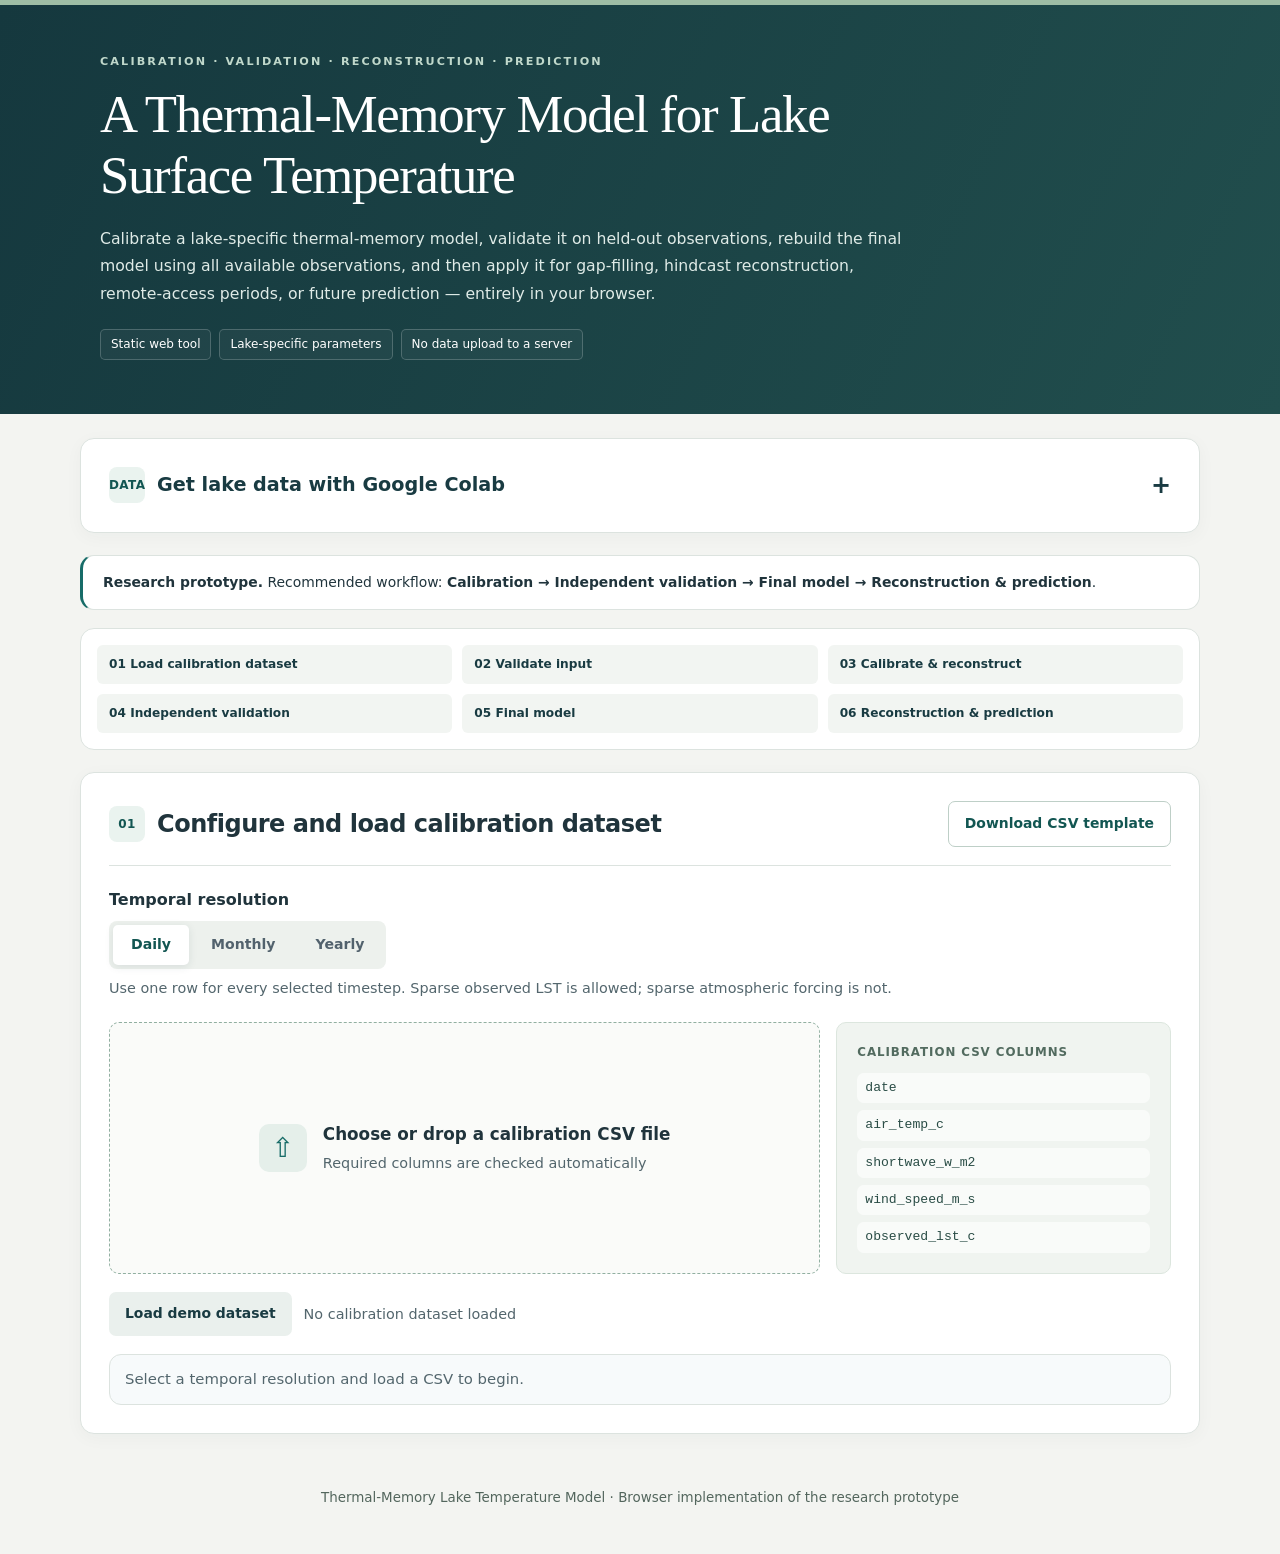
==== index.html @ 8fb67fe0 "Refresh cached lake CSV upload interface" ====
<!DOCTYPE html>
<html lang="en">
<head>
  <meta charset="UTF-8" />
  <meta name="viewport" content="width=device-width, initial-scale=1.0" />
  <meta name="description" content="Browser-based thermal-memory model for lake-surface-temperature calibration, validation, reconstruction, and prediction from atmospheric forcing." />
  <title>Thermal-Memory Lake Temperature Model</title>
  <link rel="stylesheet" href="style.css" />
</head>
<body>
  <div class="page-shell">
    <header class="hero">
      <div class="hero__inner">
        <div class="eyebrow">CALIBRATION · VALIDATION · RECONSTRUCTION · PREDICTION</div>
        <h1>A Thermal-Memory Model for Lake Surface Temperature</h1>
        <p class="hero__lead">
          Calibrate a lake-specific thermal-memory model, validate it on held-out observations,
          rebuild the final model using all available observations, and then apply it for gap-filling,
          hindcast reconstruction, remote-access periods, or future prediction — entirely in your browser.
        </p>
        <div class="hero__badges">
          <span>Static web tool</span>
          <span>Lake-specific parameters</span>
          <span>No data upload to a server</span>
        </div>
      </div>
    </header>

    <main class="container">
      <section class="panel lake-data-panel" aria-labelledby="lakeDataTitle">
        <details id="lakeDataDetails">
          <summary><span class="step">DATA</span><span id="lakeDataTitle">Get lake data with Google Colab</span></summary>
          <p class="helper">Enter multiple lakes here. Download a ready-to-run notebook, sign in on Google Colab, run it, and import its result file below. Each lake keeps its own daily CSV in the model's existing format.</p>
          <div class="notice lake-data-notice">Google sign-in happens on Colab. You must upload the prepared notebook and choose <strong>Runtime → Run all</strong> there; this page does not start a Colab runtime automatically.</div>
          <form id="lakeDataForm">
            <div class="lake-data-dates">
              <label>Start date<input id="lakeDataStart" type="date" value="2020-01-01" required></label>
              <label>End date<input id="lakeDataEnd" type="date" required></label>
            </div>
            <p class="helper">Default end date: today minus 10 days. ERA5 hourly means; Landsat 8/9 scenes with cloud cover strictly below 2%; one pixel at your coordinate. Choose a point over lake water.</p>
            <div id="lakeDataRows"></div>
            <div class="action-row">
              <button id="addLakeDataRow" type="button" class="button button--secondary">+ Add lake</button>
              <button type="submit" id="prepareLakeNotebook" class="button button--primary">1. Download prepared Colab notebook</button>
              <a class="button button--ghost lake-data-link" href="https://colab.research.google.com/" target="_blank" rel="noopener noreferrer">2. Open Colab / Google sign-in ↗</a>
            </div>
          </form>
          <ol class="lake-data-instructions">
            <li>In Colab, choose <strong>File → Upload notebook</strong> and select the downloaded <code>.ipynb</code> file. Your lakes are already filled in.</li>
            <li>Choose <strong>Runtime → Run all</strong>. Allow time for the weather and satellite downloads. The notebook downloads one <code>lake_data_results.json</code> file containing the separate CSVs.</li>
            <li>Return here and import that result file. Download any lake's CSV or load it directly into calibration or application.</li>
          </ol>
          <label class="button button--ghost lake-data-import">3. Import Colab result file<input id="lakeDataBundle" type="file" accept=".json,application/json"></label>
          <div id="lakeDataStatus" class="status-box status-box--neutral" role="status">Add your lakes to prepare a notebook. No Google password is entered on this page.</div>
          <div id="lakeDataResults" class="lake-data-results"></div>
        </details>
      </section>
      <section class="notice research-notice">
        <strong>Research prototype.</strong>
        Recommended workflow: <strong>Calibration → Independent validation → Final model → Reconstruction &amp; prediction</strong>.
      </section>

      <section class="workflow-strip panel panel--compact">
        <div class="workflow-chip">01 Load calibration dataset</div>
        <div class="workflow-chip">02 Validate input</div>
        <div class="workflow-chip">03 Calibrate &amp; reconstruct</div>
        <div class="workflow-chip">04 Independent validation</div>
        <div class="workflow-chip">05 Final model</div>
        <div class="workflow-chip">06 Reconstruction &amp; prediction</div>
      </section>

      <section class="panel">
        <div class="panel__heading">
          <div>
            <span class="step">01</span>
            <h2>Configure and load calibration dataset</h2>
          </div>
          <button id="downloadTemplateBtn" class="button button--ghost" type="button">Download CSV template</button>
        </div>

        <div class="field-group">
          <label class="field-label">Temporal resolution</label>
          <div class="segmented" role="radiogroup" aria-label="Temporal resolution">
            <label><input type="radio" name="frequency" value="Daily" checked /><span>Daily</span></label>
            <label><input type="radio" name="frequency" value="Monthly" /><span>Monthly</span></label>
            <label><input type="radio" name="frequency" value="Yearly" /><span>Yearly</span></label>
          </div>
          <p class="helper">Use one row for every selected timestep. Sparse observed LST is allowed; sparse atmospheric forcing is not.</p>
        </div>

        <div class="upload-grid">
          <label id="dropZone" class="drop-zone" for="csvFile">
            <input id="csvFile" type="file" accept=".csv,text/csv" />
            <div class="drop-zone__icon" aria-hidden="true">⇧</div>
            <div>
              <strong>Choose or drop a calibration CSV file</strong>
              <span>Required columns are checked automatically</span>
            </div>
          </label>
          <div class="template-card">
            <span class="template-card__title">Calibration CSV columns</span>
            <code>date</code>
            <code>air_temp_c</code>
            <code>shortwave_w_m2</code>
            <code>wind_speed_m_s</code>
            <code>observed_lst_c</code>
          </div>
        </div>

        <div class="action-row">
          <button id="loadDemoBtn" class="button button--secondary" type="button">Load demo dataset</button>
          <span id="fileName" class="file-name">No calibration dataset loaded</span>
        </div>

        <div id="statusBox" class="status-box status-box--neutral" aria-live="polite">
          Select a temporal resolution and load a CSV to begin.
        </div>
      </section>

      <section id="dataSection" class="panel hidden">
        <div class="panel__heading">
          <div>
            <span class="step">02</span>
            <h2>Validate calibration input</h2>
          </div>
        </div>

        <div id="inputMetrics" class="metric-grid metric-grid--three"></div>

        <div class="table-wrap">
          <table>
            <thead>
              <tr>
                <th>Date</th>
                <th>Air temp (°C)</th>
                <th>Shortwave (W m⁻²)</th>
                <th>Wind (m s⁻¹)</th>
                <th>Observed LST (°C)</th>
              </tr>
            </thead>
            <tbody id="previewBody"></tbody>
          </table>
        </div>
        <p id="previewNote" class="helper"></p>

        <div class="run-row">
          <button id="runBtn" class="button button--primary" type="button">Calibrate model and reconstruct historical LST</button>
          <span id="runMessage" class="run-message"></span>
        </div>
      </section>

      <section id="resultsSection" class="hidden">
        <section class="panel">
          <div class="panel__heading">
            <div>
              <span class="step">03</span>
              <h2>Calibration results</h2>
            </div>
          </div>

          <div id="resultMetrics" class="metric-grid metric-grid--five"></div>
          <p id="memoryCaption" class="helper"></p>

          <div class="result-grid">
            <div class="subpanel">
              <h3>Parameter estimates</h3>
              <div class="table-wrap table-wrap--compact">
                <table>
                  <thead><tr><th>Parameter</th><th>Estimate</th><th>Meaning</th></tr></thead>
                  <tbody id="parameterBody"></tbody>
                </table>
              </div>
            </div>

            <div class="subpanel equation-card">
              <h3>Model equation</h3>
              <div class="equation" aria-label="Thermal memory equation">
                <div><i>T</i><sub>L</sub>(<i>t</i>) = <i>e</i><sup>−Δ<i>t</i>/τ</sup> <i>T</i><sub>L</sub>(<i>t</i>−Δ<i>t</i>)</div>
                <div class="equation__plus">+</div>
                <div>(1 − <i>e</i><sup>−Δ<i>t</i>/τ</sup>) [β<sub>0</sub> + β<sub>T</sub><i>T</i><sub>a</sub>(<i>t</i>) + β<sub>S</sub><i>S</i><sub>↓</sub>(<i>t</i>) + β<sub>U</sub><i>U</i>(<i>t</i>)]</div>
              </div>
              <div class="equation equation--small"><i>M</i> = <i>e</i><sup>−1/τ</sup></div>
            </div>
          </div>
        </section>

        <section class="panel">
          <div class="panel__heading">
            <div>
              <span class="step">03A</span>
              <h2>Historical reconstruction</h2>
            </div>
            <button id="downloadResultsBtn" class="button button--ghost" type="button">Download reconstructed CSV</button>
          </div>

          <div class="chart-card chart-card--enhanced">
            <div class="chart-heading-row">
              <div>
                <h3>Observed and reconstructed LST</h3>
                <p>Hover or move across the plot to inspect individual timesteps.</p>
              </div>
              <div class="chart-legend">
                <span><i class="legend-line"></i>Reconstructed / projected LST</span>
                <span><i class="legend-dot"></i>Observed LST</span>
              </div>
            </div>
            <div id="chart" class="chart chart--interactive" role="img" aria-label="Observed and reconstructed lake surface temperature chart"></div>
          </div>

          <div class="target-card">
            <div class="target-card__field">
              <label for="targetSelect">Select timestep</label>
              <select id="targetSelect"></select>
            </div>
            <div id="targetResult" class="target-result"></div>
          </div>
        </section>

        <section class="panel validation-panel">
          <div class="panel__heading">
            <div>
              <span class="step">04</span>
              <h2>Independent validation</h2>
            </div>
            <button id="downloadValidationBtn" class="button button--ghost" type="button" disabled>Download validation CSV</button>
          </div>

          <div class="validation-explainer">
            <div class="validation-explainer__icon">✓</div>
            <div>
              <strong>Chronological hold-out validation</strong>
              <p>Observed LST values are ordered by date. The earlier observations are used to calibrate a separate validation model, while the later observations are withheld and used only for testing.</p>
            </div>
          </div>

          <div class="validation-controls">
            <div class="validation-control">
              <label for="validationSplit">Calibration share of observed LST</label>
              <div class="range-row">
                <input id="validationSplit" type="range" min="60" max="80" step="5" value="70" />
                <output id="validationSplitValue" for="validationSplit">70%</output>
              </div>
              <p class="helper">Default: 70% calibration / 30% held-out validation. The split is based only on observed LST dates, not on all daily rows.</p>
            </div>
            <div class="validation-action">
              <button id="runValidationBtn" class="button button--primary" type="button">Run independent validation</button>
              <span id="validationRunMessage" class="run-message"></span>
            </div>
          </div>

          <div id="validationResults" class="hidden">
            <div id="validationMetrics" class="metric-grid metric-grid--validation"></div>
            <p id="validationCaption" class="helper"></p>

            <div class="validation-chart-grid">
              <div class="chart-card chart-card--enhanced">
                <div class="chart-heading-row">
                  <div>
                    <h3>Temporal validation</h3>
                    <p>Free-running prediction from the calibration period compared with held-out LST observations.</p>
                  </div>
                  <div class="chart-legend">
                    <span><i class="legend-line legend-line--validation"></i>Validation-model prediction</span>
                    <span><i class="legend-dot legend-dot--train"></i>Calibration observations</span>
                    <span><i class="legend-dot legend-dot--test"></i>Held-out observations</span>
                  </div>
                </div>
                <div id="validationTimeChart" class="chart chart--interactive" role="img" aria-label="Validation time series chart"></div>
              </div>

              <div class="chart-card chart-card--enhanced">
                <div class="chart-heading-row">
                  <div>
                    <h3>Observed vs predicted</h3>
                    <p>Held-out observations only; the diagonal line represents perfect agreement.</p>
                  </div>
                  <div class="chart-legend">
                    <span><i class="legend-dot legend-dot--test"></i>Held-out observations</span>
                    <span><i class="legend-line legend-line--validation"></i>1:1 agreement</span>
                  </div>
                </div>
                <div id="validationScatterChart" class="chart chart--scatter" role="img" aria-label="Observed versus predicted validation scatter plot"></div>
              </div>
            </div>

            <div class="subpanel validation-table-panel">
              <h3>Held-out validation observations</h3>
              <div class="table-wrap table-wrap--compact">
                <table>
                  <thead>
                    <tr>
                      <th>Date</th>
                      <th>Observed LST (°C)</th>
                      <th>Predicted LST (°C)</th>
                      <th>Residual (°C)</th>
                    </tr>
                  </thead>
                  <tbody id="validationTableBody"></tbody>
                </table>
              </div>
            </div>
          </div>
        </section>

        <section class="panel final-model-panel">
          <div class="panel__heading">
            <div>
              <span class="step">05</span>
              <h2>Final model using all observations</h2>
            </div>
            <button id="downloadFinalParamsBtn" class="button button--ghost" type="button" disabled>Download final parameters</button>
          </div>

          <div class="final-model-callout">
            <p>After validation, rebuild the final lake-specific model using <strong>all reliable observed LST values</strong>. These final parameters are then carried into the reconstruction and prediction stage.</p>
          </div>

          <div class="run-row run-row--stackable">
            <button id="buildFinalBtn" class="button button--primary" type="button">Build final model using all observations</button>
            <span id="finalRunMessage" class="run-message"></span>
          </div>

          <div id="finalModelSection" class="hidden">
            <div id="finalMetrics" class="metric-grid metric-grid--five"></div>
            <p id="finalMemoryCaption" class="helper"></p>

            <div class="result-grid result-grid--single-top">
              <div class="subpanel">
                <h3>Final parameter estimates</h3>
                <div class="table-wrap table-wrap--compact">
                  <table>
                    <thead><tr><th>Parameter</th><th>Estimate</th><th>Meaning</th></tr></thead>
                    <tbody id="finalParameterBody"></tbody>
                  </table>
                </div>
              </div>

              <div class="subpanel final-model-state">
                <h3>Final model state</h3>
                <div id="finalStateSummary" class="final-state-summary"></div>
              </div>
            </div>
          </div>
        </section>

        <section class="panel application-panel">
          <div class="panel__heading">
            <div>
              <span class="step">06</span>
              <h2>Reconstruction &amp; prediction</h2>
            </div>
            <button id="downloadApplicationTemplateBtn" class="button button--ghost" type="button">Download application template</button>
          </div>

          <div class="application-intro">
            <p>Use the final calibrated parameters for <strong>gap-filling</strong>, <strong>hindcast reconstruction</strong>, <strong>remote-access / sparse-observation periods</strong>, or <strong>forecast / future prediction</strong>.</p>
          </div>

          <div class="application-config-grid">
            <div class="subpanel application-config-card">
              <h3>1. Load application-period forcing</h3>
              <label id="applicationDropZone" class="drop-zone drop-zone--compact" for="applicationCsvFile">
                <input id="applicationCsvFile" type="file" accept=".csv,text/csv" />
                <div class="drop-zone__icon" aria-hidden="true">⇧</div>
                <div>
                  <strong>Choose or drop an application CSV file</strong>
                  <span>Observed LST can be blank or partly available</span>
                </div>
              </label>
              <div class="action-row action-row--tight">
                <span id="applicationFileName" class="file-name">No application dataset loaded</span>
              </div>
              <div id="applicationStatusBox" class="status-box status-box--neutral">Load an application dataset after building the final model.</div>
            </div>

            <div class="subpanel application-config-card">
              <h3>2. Choose application settings</h3>
              <div class="field-group field-group--compact">
                <label class="field-label" for="initialStateMode">Initial state</label>
                <select id="initialStateMode">
                  <option value="historical_last" selected>Continue from the last modeled LST of the calibration dataset</option>
                  <option value="first_observed">Use the first observed LST in the application dataset as the starting anchor</option>
                </select>
                <p class="helper">For direct continuation beyond the historical record, the first option is usually appropriate.</p>
              </div>

              <div class="checkbox-row">
                <label class="checkbox-label">
                  <input id="useApplicationAnchors" type="checkbox" checked />
                  <span>Use observed LST in the application file as state re-anchors whenever available</span>
                </label>
              </div>

              <div class="field-group field-group--compact">
                <label class="field-label" for="applicationMode">Application mode</label>
                <select id="applicationMode">
                  <option value="fill_gaps">Fill missing values within the application period</option>
                  <option value="hindcast">Reconstruct another historical or remote-access period</option>
                  <option value="forecast">Predict / project LST forward</option>
                </select>
              </div>

              <div class="run-row run-row--stackable">
                <button id="runApplicationBtn" class="button button--primary" type="button">Run reconstruction / prediction</button>
                <span id="applicationRunMessage" class="run-message"></span>
              </div>
            </div>
          </div>

          <div id="applicationResults" class="hidden">
            <div class="panel-divider"></div>
            <div id="applicationMetrics" class="metric-grid metric-grid--five"></div>
            <p id="applicationCaption" class="helper"></p>

            <div class="panel__heading panel__heading--tight">
              <div>
                <h3>Application-period LST</h3>
              </div>
              <button id="downloadApplicationBtn" class="button button--ghost" type="button">Download application CSV</button>
            </div>

            <div class="chart-card chart-card--enhanced">
              <div class="chart-heading-row">
                <div>
                  <h3>Reconstructed / predicted application series</h3>
                  <p>The chart uses the final lake-specific parameters estimated in Step 05.</p>
                </div>
                <div class="chart-legend">
                  <span><i class="legend-line legend-line--application"></i>Modeled LST</span>
                  <span><i class="legend-dot"></i>Observed LST in application file</span>
                </div>
              </div>
              <div id="applicationChart" class="chart chart--interactive" role="img" aria-label="Application period lake surface temperature chart"></div>
            </div>

            <div class="target-card">
              <div class="target-card__field">
                <label for="applicationTargetSelect">Select application timestep</label>
                <select id="applicationTargetSelect"></select>
              </div>
              <div id="applicationTargetResult" class="target-result"></div>
            </div>

            <div class="subpanel validation-table-panel">
              <h3>Application-period preview</h3>
              <div class="table-wrap table-wrap--compact">
                <table>
                  <thead>
                    <tr>
                      <th>Date</th>
                      <th>Observed LST (°C)</th>
                      <th>Modeled LST (°C)</th>
                      <th>State source</th>
                    </tr>
                  </thead>
                  <tbody id="applicationTableBody"></tbody>
                </table>
              </div>
            </div>
          </div>
        </section>

        <section class="panel limitations">
          <details>
            <summary>Scientific interpretation and limitations</summary>
            <div class="limitations__body">
              <p>This is a <strong>reduced-order, physically motivated, semi-empirical model</strong>. It is not a complete lake heat-budget or hydrodynamic model.</p>
              <p>The model explicitly represents thermal memory through τ, but does not explicitly simulate bathymetry, mixed-layer depth, longwave radiation, humidity, inflow heat, sediment heat flux, ice processes, or vertical stratification.</p>
              <p>Step 05 provides the final parameters that are carried into Step 06. Application quality depends on the representativeness of the calibration observations and the availability of continuous atmospheric forcing.</p>
            </div>
          </details>
        </section>
      </section>
    </main>

    <footer>
      <p>Thermal-Memory Lake Temperature Model · Browser implementation of the research prototype</p>
    </footer>
  </div>

  <script src="app.js"></script>
  <script src="plot-ui.js"></script>
  <script src="lake-data-ui.js?v=7abb35c"></script>
</body>
</html>
---- style.css ----
:root {
  --bg: #f5f8fb;
  --surface: #ffffff;
  --surface-soft: #f0f6f8;
  --ink: #10222c;
  --muted: #62727c;
  --line: #d9e3e8;
  --accent: #0f6f76;
  --accent-dark: #0a555c;
  --accent-soft: #e7f4f4;
  --navy: #163b53;
  --success: #1f7a54;
  --warning: #a76712;
  --danger: #a23b3b;
  --shadow: 0 16px 45px rgba(25, 55, 71, 0.08);
  --radius: 18px;
}

* { box-sizing: border-box; }

html { scroll-behavior: smooth; }

body {
  margin: 0;
  font-family: Inter, ui-sans-serif, system-ui, -apple-system, BlinkMacSystemFont, "Segoe UI", sans-serif;
  background: var(--bg);
  color: var(--ink);
  line-height: 1.55;
}

button, input, select { font: inherit; }
button { cursor: pointer; }

.hero {
  background:
    radial-gradient(circle at 86% 18%, rgba(105, 193, 192, 0.22), transparent 30%),
    linear-gradient(135deg, #102f43 0%, #164d5a 58%, #0c686c 100%);
  color: #fff;
  padding: 58px 20px 62px;
}

.hero__inner { max-width: 1080px; margin: 0 auto; }
.eyebrow { font-size: 0.78rem; font-weight: 800; letter-spacing: 0.15em; opacity: 0.8; margin-bottom: 14px; }
.hero h1 { margin: 0; max-width: 900px; font-size: clamp(2rem, 5vw, 3.65rem); line-height: 1.08; letter-spacing: -0.035em; }
.hero__lead { max-width: 800px; margin: 20px 0 0; font-size: clamp(1rem, 2vw, 1.18rem); color: rgba(255,255,255,.86); }
.hero__badges { display: flex; flex-wrap: wrap; gap: 10px; margin-top: 24px; }
.hero__badges span { border: 1px solid rgba(255,255,255,.2); background: rgba(255,255,255,.08); border-radius: 999px; padding: 7px 12px; font-size: .86rem; }

.container { width: min(1120px, calc(100% - 30px)); margin: -22px auto 54px; position: relative; z-index: 2; }

.notice, .panel {
  background: var(--surface);
  border: 1px solid var(--line);
  border-radius: var(--radius);
  box-shadow: var(--shadow);
}

.research-notice { padding: 16px 20px; margin-bottom: 18px; border-left: 5px solid var(--accent); }
.panel { padding: clamp(18px, 4vw, 30px); margin-bottom: 20px; }
.panel__heading { display: flex; align-items: center; justify-content: space-between; gap: 14px; margin-bottom: 24px; }
.panel__heading > div { display: flex; align-items: center; gap: 12px; }
.panel h2 { margin: 0; font-size: clamp(1.35rem, 3vw, 1.8rem); letter-spacing: -0.02em; }
.panel h3 { margin: 0 0 14px; font-size: 1.02rem; }
.step { display: grid; place-items: center; width: 40px; height: 40px; flex: 0 0 auto; border-radius: 12px; background: var(--accent-soft); color: var(--accent-dark); font-weight: 800; font-size: .82rem; }

.field-group { margin-bottom: 22px; }
.field-label { display: block; font-weight: 750; margin-bottom: 9px; }
.helper { margin: 8px 0 0; color: var(--muted); font-size: .9rem; }

.segmented { display: inline-flex; flex-wrap: wrap; background: #edf3f6; border-radius: 12px; padding: 4px; gap: 4px; }
.segmented label { position: relative; }
.segmented input { position: absolute; opacity: 0; pointer-events: none; }
.segmented span { display: block; padding: 9px 18px; border-radius: 9px; font-weight: 700; color: #52626d; cursor: pointer; }
.segmented input:checked + span { background: var(--surface); color: var(--accent-dark); box-shadow: 0 2px 8px rgba(28,55,68,.10); }

.upload-grid { display: grid; grid-template-columns: minmax(0, 1.7fr) minmax(250px, .8fr); gap: 16px; }
.drop-zone { min-height: 170px; border: 2px dashed #a9c5cb; border-radius: 16px; background: #f8fbfc; display: flex; align-items: center; justify-content: center; gap: 16px; padding: 26px; text-align: left; transition: .2s ease; cursor: pointer; }
.drop-zone:hover, .drop-zone.dragover { border-color: var(--accent); background: var(--accent-soft); }
.drop-zone input { display: none; }
.drop-zone strong { display: block; font-size: 1.05rem; }
.drop-zone span { display: block; color: var(--muted); font-size: .9rem; margin-top: 4px; }
.drop-zone__icon { width: 48px; height: 48px; border-radius: 14px; display: grid; place-items: center; color: #fff; background: var(--accent); font-size: 1.7rem; font-weight: 300; }

.template-card { padding: 20px; border-radius: 16px; background: #142f3e; color: #fff; display: grid; gap: 7px; align-content: start; }
.template-card__title { color: rgba(255,255,255,.66); text-transform: uppercase; letter-spacing: .08em; font-size: .74rem; font-weight: 800; margin-bottom: 5px; }
.template-card code { background: rgba(255,255,255,.08); border-radius: 7px; padding: 5px 8px; font-size: .82rem; overflow-wrap: anywhere; }

.action-row, .run-row { display: flex; align-items: center; flex-wrap: wrap; gap: 12px; margin-top: 18px; }
.file-name, .run-message { color: var(--muted); font-size: .9rem; }

.button { border: 0; border-radius: 11px; padding: 11px 16px; font-weight: 760; transition: transform .15s ease, box-shadow .15s ease, background .15s ease; }
.button:active { transform: translateY(1px); }
.button--primary { background: var(--accent); color: #fff; box-shadow: 0 8px 20px rgba(15,111,118,.2); }
.button--primary:hover { background: var(--accent-dark); }
.button--secondary { background: #e9f0f3; color: var(--navy); }
.button--ghost { background: transparent; color: var(--accent-dark); border: 1px solid #b8ced2; }
.button:disabled { opacity: .55; cursor: not-allowed; }

.status-box { border-radius: 12px; padding: 13px 15px; margin-top: 18px; font-size: .93rem; border: 1px solid var(--line); }
.status-box--neutral { background: #f7fafb; color: var(--muted); }
.status-box--success { background: #ebf7f1; color: #175e42; border-color: #b9e0cf; }
.status-box--warning { background: #fff7e9; color: #875713; border-color: #ead1a4; }
.status-box--danger { background: #fff0f0; color: #8d3333; border-color: #e7bcbc; }

.metric-grid { display: grid; gap: 12px; margin-bottom: 20px; }
.metric-grid--three { grid-template-columns: repeat(3, minmax(0, 1fr)); }
.metric-grid--five { grid-template-columns: repeat(5, minmax(0, 1fr)); }
.metric { border: 1px solid var(--line); border-radius: 14px; padding: 15px; background: #fbfdfe; min-width: 0; }
.metric__label { display: block; font-size: .78rem; color: var(--muted); font-weight: 700; margin-bottom: 6px; }
.metric__value { display: block; font-size: clamp(1.18rem, 2.4vw, 1.5rem); font-weight: 820; color: var(--navy); overflow-wrap: anywhere; }

.table-wrap { overflow-x: auto; border: 1px solid var(--line); border-radius: 14px; }
table { width: 100%; border-collapse: collapse; font-size: .9rem; }
th, td { text-align: left; padding: 11px 12px; border-bottom: 1px solid #e7eef1; white-space: nowrap; }
th { font-size: .76rem; text-transform: uppercase; letter-spacing: .04em; color: #65747d; background: #f6f9fa; }
tbody tr:last-child td { border-bottom: 0; }
.table-wrap--compact td:nth-child(2) { font-variant-numeric: tabular-nums; }

.result-grid { display: grid; grid-template-columns: 1.05fr .95fr; gap: 16px; margin-top: 22px; }
.subpanel { border: 1px solid var(--line); border-radius: 16px; padding: 18px; background: #fbfdfe; }
.equation-card { background: linear-gradient(145deg, #143649, #0e5b61); color: #fff; }
.equation { font-family: Georgia, "Times New Roman", serif; text-align: center; font-size: clamp(1rem, 2.4vw, 1.25rem); line-height: 2; padding: 18px 6px; overflow-x: auto; }
.equation__plus { line-height: 1; opacity: .75; }
.equation--small { border-top: 1px solid rgba(255,255,255,.15); padding-top: 12px; }

.chart-card { border: 1px solid var(--line); border-radius: 16px; background: #fff; padding: 14px; }
.chart-legend { display: flex; flex-wrap: wrap; gap: 16px; font-size: .82rem; color: var(--muted); padding: 4px 4px 12px; }
.chart-legend span { display: flex; align-items: center; gap: 7px; }
.legend-line { width: 22px; height: 3px; border-radius: 999px; background: var(--accent); }
.legend-dot { width: 9px; height: 9px; border-radius: 50%; background: #d05b58; }
.chart { width: 100%; min-height: 360px; overflow: hidden; }
.chart svg { width: 100%; height: 360px; display: block; }
.chart text { font-family: inherit; fill: #6c7b84; font-size: 11px; }

.target-card { display: grid; grid-template-columns: minmax(220px, .8fr) minmax(0, 1.2fr); gap: 14px; margin-top: 16px; }
.target-card__field, .target-result { border: 1px solid var(--line); border-radius: 14px; padding: 16px; background: #fbfdfe; }
.target-card__field label { display: block; font-weight: 750; margin-bottom: 8px; }
select { width: 100%; border: 1px solid #bfcfd5; background: #fff; color: var(--ink); border-radius: 10px; padding: 10px 12px; }
.target-result { display: flex; align-items: center; font-size: 1rem; }
.target-result strong { color: var(--accent-dark); font-size: 1.35rem; }

.limitations details { border-radius: 12px; }
.limitations summary { cursor: pointer; font-weight: 800; color: var(--navy); }
.limitations__body { color: var(--muted); }

.hidden { display: none !important; }

footer { text-align: center; color: #75838c; font-size: .84rem; padding: 0 20px 32px; }

@media (max-width: 900px) {
  .metric-grid--five { grid-template-columns: repeat(3, minmax(0, 1fr)); }
  .result-grid { grid-template-columns: 1fr; }
}

@media (max-width: 720px) {
  .hero { padding-top: 42px; }
  .container { width: min(100% - 20px, 1120px); }
  .panel { padding: 18px 15px; }
  .panel__heading { align-items: flex-start; flex-direction: column; }
  .panel__heading > div { align-items: flex-start; }
  .upload-grid, .target-card { grid-template-columns: 1fr; }
  .metric-grid--three, .metric-grid--five { grid-template-columns: repeat(2, minmax(0, 1fr)); }
  .drop-zone { min-height: 145px; }
  .chart { min-height: 310px; }
  .chart svg { height: 310px; }
}

@media (max-width: 430px) {
  .hero h1 { font-size: 2rem; }
  .metric-grid--three, .metric-grid--five { grid-template-columns: 1fr 1fr; }
  .segmented { width: 100%; }
  .segmented label { flex: 1; }
  .segmented span { text-align: center; padding-inline: 10px; }
}

/* =========================================================
   Enhanced charts + independent validation
   ========================================================= */

.chart-card--enhanced {
  position: relative;
  overflow: hidden;
  background:
    radial-gradient(circle at 92% 8%, rgba(15, 111, 118, 0.07), transparent 28%),
    linear-gradient(180deg, #ffffff 0%, #fbfdfe 100%);
}

.chart-heading-row {
  display: flex;
  align-items: flex-start;
  justify-content: space-between;
  gap: 18px;
  padding: 4px 4px 12px;
}

.chart-heading-row h3 {
  margin: 0 0 3px;
  color: var(--navy);
  font-size: 1rem;
}

.chart-heading-row p {
  margin: 0;
  color: var(--muted);
  font-size: .82rem;
}

.chart--interactive {
  position: relative;
  min-height: 390px;
}

.chart--interactive svg,
.chart--scatter svg {
  width: 100%;
  height: 390px;
  display: block;
}

.chart--scatter { min-height: 390px; }

.chart-tooltip {
  position: absolute;
  z-index: 5;
  pointer-events: none;
  min-width: 150px;
  max-width: 220px;
  padding: 9px 11px;
  border-radius: 10px;
  background: rgba(16, 34, 44, 0.94);
  color: #fff;
  font-size: .78rem;
  line-height: 1.45;
  box-shadow: 0 10px 28px rgba(16, 34, 44, .24);
  transform: translate(10px, -50%);
  opacity: 0;
  transition: opacity .08s ease;
}

.chart-tooltip strong { display: block; margin-bottom: 2px; }
.chart-tooltip.is-visible { opacity: 1; }

.legend-line--validation { background: #5069a8; }
.legend-dot--train { background: #0f6f76; }
.legend-dot--test { background: #d05b58; }

.validation-panel { overflow: hidden; }

.validation-explainer {
  display: grid;
  grid-template-columns: auto 1fr;
  gap: 12px;
  align-items: start;
  border: 1px solid #cce0e4;
  background: linear-gradient(135deg, #f4fbfb 0%, #f8fbfd 100%);
  border-radius: 14px;
  padding: 14px 16px;
  margin-bottom: 16px;
}

.validation-explainer__icon {
  display: grid;
  place-items: center;
  width: 34px;
  height: 34px;
  border-radius: 10px;
  background: var(--accent-soft);
  color: var(--accent-dark);
  font-weight: 900;
}

.validation-explainer p {
  margin: 3px 0 0;
  color: var(--muted);
}

.validation-controls {
  display: grid;
  grid-template-columns: minmax(0, 1.4fr) minmax(220px, .6fr);
  gap: 16px;
  align-items: end;
  margin-bottom: 18px;
}

.validation-control,
.validation-action {
  border: 1px solid var(--line);
  border-radius: 14px;
  padding: 15px;
  background: #fbfdfe;
}

.validation-control label {
  display: block;
  font-weight: 800;
  color: var(--navy);
  margin-bottom: 8px;
}

.range-row {
  display: grid;
  grid-template-columns: 1fr auto;
  gap: 12px;
  align-items: center;
}

.range-row input[type="range"] {
  width: 100%;
  accent-color: var(--accent);
}

.range-row output {
  min-width: 58px;
  text-align: center;
  padding: 6px 9px;
  border-radius: 9px;
  background: var(--accent-soft);
  color: var(--accent-dark);
  font-weight: 900;
}

.validation-action {
  display: flex;
  flex-direction: column;
  gap: 9px;
  justify-content: center;
}

.metric-grid--validation {
  grid-template-columns: repeat(4, minmax(0, 1fr));
  margin-bottom: 8px;
}

.validation-chart-grid {
  display: grid;
  grid-template-columns: minmax(0, 1.45fr) minmax(320px, .75fr);
  gap: 16px;
  margin-top: 16px;
}

.validation-table-panel { margin-top: 16px; }

.validation-cutoff-label {
  font-size: 11px;
  font-weight: 800;
  fill: #6d7b86;
}

@media (max-width: 980px) {
  .validation-chart-grid { grid-template-columns: 1fr; }
  .metric-grid--validation { grid-template-columns: repeat(3, minmax(0, 1fr)); }
}

@media (max-width: 720px) {
  .chart-heading-row { flex-direction: column; }
  .chart-heading-row .chart-legend { padding-top: 0; }
  .validation-controls { grid-template-columns: 1fr; }
  .metric-grid--validation { grid-template-columns: repeat(2, minmax(0, 1fr)); }
  .chart--interactive,
  .chart--scatter { min-height: 330px; }
  .chart--interactive svg,
  .chart--scatter svg { height: 330px; }
}

/* =========================================================
   Workflow + final model + application stage
   ========================================================= */

.panel--compact { padding-block: 16px; }
.workflow-strip {
  display: flex;
  flex-wrap: wrap;
  gap: 10px;
  align-items: center;
}
.workflow-chip {
  padding: 8px 12px;
  border-radius: 999px;
  background: #edf4f8;
  border: 1px solid #d3e0e7;
  color: var(--navy);
  font-size: .82rem;
  font-weight: 760;
}

.run-row--stackable { align-items: center; }
.panel__heading--tight { margin: 10px 0 14px; }

.final-model-panel,
.application-panel { overflow: hidden; }

.final-model-callout,
.application-intro {
  border: 1px solid #d7e6ea;
  background: linear-gradient(135deg, #f6fbfc 0%, #fdfefe 100%);
  border-radius: 14px;
  padding: 14px 16px;
  margin-bottom: 16px;
}
.final-model-callout p,
.application-intro p { margin: 0; color: var(--muted); }

.result-grid--single-top {
  align-items: start;
}

.final-state-summary {
  display: grid;
  gap: 12px;
}
.final-state-summary .metric-inline {
  border: 1px solid var(--line);
  border-radius: 12px;
  padding: 12px 13px;
  background: #fff;
}
.final-state-summary .metric-inline strong {
  display: block;
  color: var(--navy);
  margin-bottom: 4px;
}
.final-state-summary .metric-inline span {
  color: var(--muted);
  font-size: .92rem;
}

.application-config-grid {
  display: grid;
  grid-template-columns: repeat(2, minmax(0, 1fr));
  gap: 16px;
}
.application-config-card h3 { color: var(--navy); }
.drop-zone--compact {
  min-height: 132px;
  padding: 20px;
}
.field-group--compact { margin-bottom: 16px; }
.checkbox-row {
  margin: 0 0 16px;
  border: 1px solid var(--line);
  border-radius: 12px;
  background: #fbfdfe;
  padding: 12px 13px;
}
.checkbox-label {
  display: grid;
  grid-template-columns: auto 1fr;
  gap: 10px;
  align-items: start;
  cursor: pointer;
}
.checkbox-label input { margin-top: 4px; }
.checkbox-label span {
  color: var(--ink);
  font-size: .93rem;
}

.panel-divider {
  height: 1px;
  background: linear-gradient(90deg, transparent, #d6e1e6 14%, #d6e1e6 86%, transparent);
  margin: 8px 0 18px;
}

.legend-line--application { background: #8b5cf6; }
.action-row--tight { margin-top: 12px; }

.application-panel .status-box { margin-top: 12px; }

@media (max-width: 980px) {
  .application-config-grid { grid-template-columns: 1fr; }
}

@media (max-width: 720px) {
  .workflow-strip { gap: 8px; }
  .workflow-chip { width: 100%; text-align: center; }
}

/* Refined research interface: presentation only. */
:root {
  --bg: #f3f4f1;
  --surface-soft: #f4f7f5;
  --ink: #20343c;
  --muted: #53666d;
  --line: #dce3df;
  --accent: #176c68;
  --accent-dark: #125652;
  --accent-soft: #eaf3ef;
  --navy: #193b42;
  --shadow: 0 4px 18px rgba(28, 49, 43, .035);
  --radius: 14px;
}
body { -webkit-font-smoothing: antialiased; }
.hero {
  background: linear-gradient(115deg, #15383e, #214e4d);
  border-top: 5px solid #9ebda5;
  padding: 48px 24px 54px;
}
.hero__inner { max-width: 1080px; }
.eyebrow { color: #c0d8cb; opacity: 1; font-size: .7rem; letter-spacing: .19em; }
.hero h1 { max-width: 870px; font-family: Georgia, 'Times New Roman', serif; font-weight: 400; font-size: clamp(2rem, 4.3vw, 3.3rem); line-height: 1.14; letter-spacing: -.025em; }
.hero__lead { max-width: 810px; font-size: .98rem; line-height: 1.75; color: #dfebe7; }
.hero__badges { gap: 8px; margin-top: 22px; }
.hero__badges span { font-size: .75rem; padding: 5px 10px; border-radius: 5px; background: rgba(255,255,255,.04); }
.container { margin-top: 24px; }
.research-notice { font-size: .87rem; border-left-width: 3px; box-shadow: none; }
.panel { padding: 28px; margin-bottom: 22px; }
.panel__heading { padding-bottom: 18px; border-bottom: 1px solid var(--line); margin-bottom: 22px; }
.panel h2 { font-size: clamp(1.18rem, 2.4vw, 1.5rem); font-weight: 650; line-height: 1.35; }
.step { border-radius: 8px; width: 36px; height: 36px; font-size: .75rem; letter-spacing: .03em; }
.workflow-strip { display: grid; grid-template-columns: repeat(3, minmax(0, 1fr)); gap: 10px; padding: 16px; box-shadow: none; }
.workflow-chip { border: 0; border-radius: 6px; background: #f2f5f2; font-size: .76rem; font-weight: 600; padding: 10px 12px; }
.button { border-radius: 7px; font-size: .87rem; min-height: 44px; font-weight: 650; }
.button--primary { box-shadow: 0 2px 6px #176c681a; }
.button--secondary { background: #eaf0ed; }
.button--ghost { border-color: #becfc7; background: #fff; }
.button--ghost:hover:not(:disabled) { background: var(--accent-soft); border-color: var(--accent); }
:where(button, select, input, summary, .chart):focus-visible { outline: 3px solid #25837c; outline-offset: 4px; }
.segmented input:focus-visible + span { outline: 3px solid #25837c; outline-offset: 2px; }
.segmented { border-radius: 8px; background: #edf1ed; }
.segmented span { border-radius: 5px; font-size: .88rem; }
.drop-zone { background: #fafbf9; border: 1px dashed #91afa1; border-radius: 10px; }
.drop-zone__icon { background: #e5efea; color: #176c68; border-radius: 10px; }
.template-card { border-radius: 10px; background: #f0f4f0; color: #294c45; border: 1px solid #dce6de; }
.template-card__title { color: #526b5f; }
.template-card code { background: #ffffffa6; }
.metric { background: #f8faf7; border-radius: 10px; padding: 18px 15px; }
.metric__label { color: #52665d; font-size: .76rem; }
.metric__value { font-weight: 650; font-variant-numeric: tabular-nums; }
.subpanel { background: #fafbf9; border-radius: 10px; }
.equation-card { background: #214746; }
.table-wrap { border-radius: 9px; }
th { background: #f0f4ef; color: #53665b; font-weight: 650; }
td { font-variant-numeric: tabular-nums; }
tbody tr:hover { background: #f6f9f5; }
.chart-card--enhanced { background: #fff; padding: 22px 18px 14px; border-radius: 10px; }
.chart-heading-row { flex-direction: column; gap: 12px; }
.chart-heading-row h3 { font-size: 1.04rem; font-weight: 650; }
.chart-heading-row p { line-height: 1.6; }
.chart-legend { gap: 10px 22px; color: #455e62; font-size: .8rem; padding-bottom: 6px; }
.chart { overflow-x: auto; overscroll-behavior-x: contain; min-height: 0; }
.chart svg { min-width: 540px; height: 390px; }
.chart text { font-family: Arial, sans-serif; fill: #445b64; font-size: 13px; }
.chart--scatter { max-width: 680px; margin-inline: auto; }
.chart--scatter svg { min-width: 460px; }
.chart svg path[stroke] { stroke-width: 2.5; }
.chart svg line[stroke='#e7eef1'], .chart svg line[stroke='#eef3f5'] { stroke: #e3e9e5; stroke-dasharray: 3 5; }
.chart svg circle:not([id]) { opacity: .92; }
.validation-chart-grid { grid-template-columns: 1fr; }
.plot-toolbar { display: flex; flex-wrap: wrap; gap: 8px; align-items: center; border-top: 1px solid var(--line); margin-top: 14px; padding-top: 12px; }
.plot-hint { color: var(--muted); font-size: .76rem; margin-right: auto; }
.plot-download { font-size: .78rem; padding: 8px 12px; }
.plot-export-status { flex-basis: 100%; color: #52675c; font-size: .76rem; }
.plot-export-status:empty { display: none; }
footer { color: #53665d; }
@media (max-width: 720px) {
  .hero { padding: 32px 20px 34px; }
  .hero__lead { font-size: .9rem; }
  .eyebrow { line-height: 1.8; font-size: .62rem; }
  .container { width: calc(100% - 24px); margin-top: 16px; }
  .panel { padding: 20px 15px; }
  .workflow-strip { grid-template-columns: 1fr 1fr; padding: 12px; }
  .workflow-chip { text-align: left; font-size: .72rem; padding: 8px; }
  .chart-card--enhanced { padding: 16px 10px 12px; }
  .chart svg { height: 340px; }
  .plot-hint { flex-basis: 100%; }
  .plot-toolbar::after { content: 'Swipe across the plot to see its full width.'; color: var(--muted); font-size: .73rem; flex-basis: 100%; }
}
@media (prefers-reduced-motion: reduce) {
  html { scroll-behavior: auto; }
  *, *::before, *::after { transition: none !important; }
}
/* Keep wide tables and equations inside their own scrolling regions. */
.result-grid > *, .application-config-grid > *, .validation-controls > *,
.target-card > *, .validation-chart-grid > * { min-width: 0; }

/* Optional Colab data section. */
.lake-data-panel summary { display: flex; gap: 12px; align-items: center; cursor: pointer; font-size: 1.2rem; font-weight: 650; color: var(--navy); }
.lake-data-panel summary::after { content: '+'; margin-left: auto; font-size: 1.5rem; }
.lake-data-panel details[open] summary::after { content: '−'; }
.lake-data-notice { margin: 16px 0; padding: 14px; box-shadow: none; font-size: .87rem; }
.lake-data-dates { display: grid; grid-template-columns: 1fr 1fr; gap: 14px; margin: 18px 0 8px; }
.lake-data-panel label { display: grid; gap: 6px; font-size: .85rem; font-weight: 600; min-width: 0; }
.lake-data-panel input:not([type=file]) { width: 100%; min-height: 44px; padding: 10px; border: 1px solid #bfcfd5; border-radius: 7px; color: var(--ink); background: white; }
.lake-data-row { display: grid; grid-template-columns: 1.5fr 1fr 1fr auto; align-items: end; gap: 12px; margin: 16px 0; padding: 14px; border: 1px solid var(--line); border-radius: 10px; min-width: 0; }
.lake-data-row legend { color: var(--muted); font-size: .8rem; }
.lake-data-link { text-decoration: none; display: inline-flex; align-items: center; }
.lake-data-instructions { padding-left: 22px; font-size: .88rem; color: var(--muted); }
.lake-data-instructions li { margin: 10px 0; }
.lake-data-import { display: inline-flex !important; cursor: pointer; position: relative; margin-top: 8px; }
.lake-data-import input { position: absolute; opacity: 0; inset: 0; width: 100%; cursor: pointer; }
.lake-data-import:focus-within { outline: 3px solid #25837c; outline-offset: 3px; }
.lake-data-results { display: grid; gap: 14px; margin-top: 18px; }
.lake-data-result h3 { margin-bottom: 4px; }
@media(max-width:720px) {
  .lake-data-panel summary { font-size: 1.05rem; }
  .lake-data-row { grid-template-columns: 1fr 1fr; }
  .lake-data-row label:first-of-type { grid-column: 1 / -1; }
  .lake-data-row button { grid-column: 1 / -1; justify-self: start; }
  .lake-data-dates { grid-template-columns: 1fr; }
}
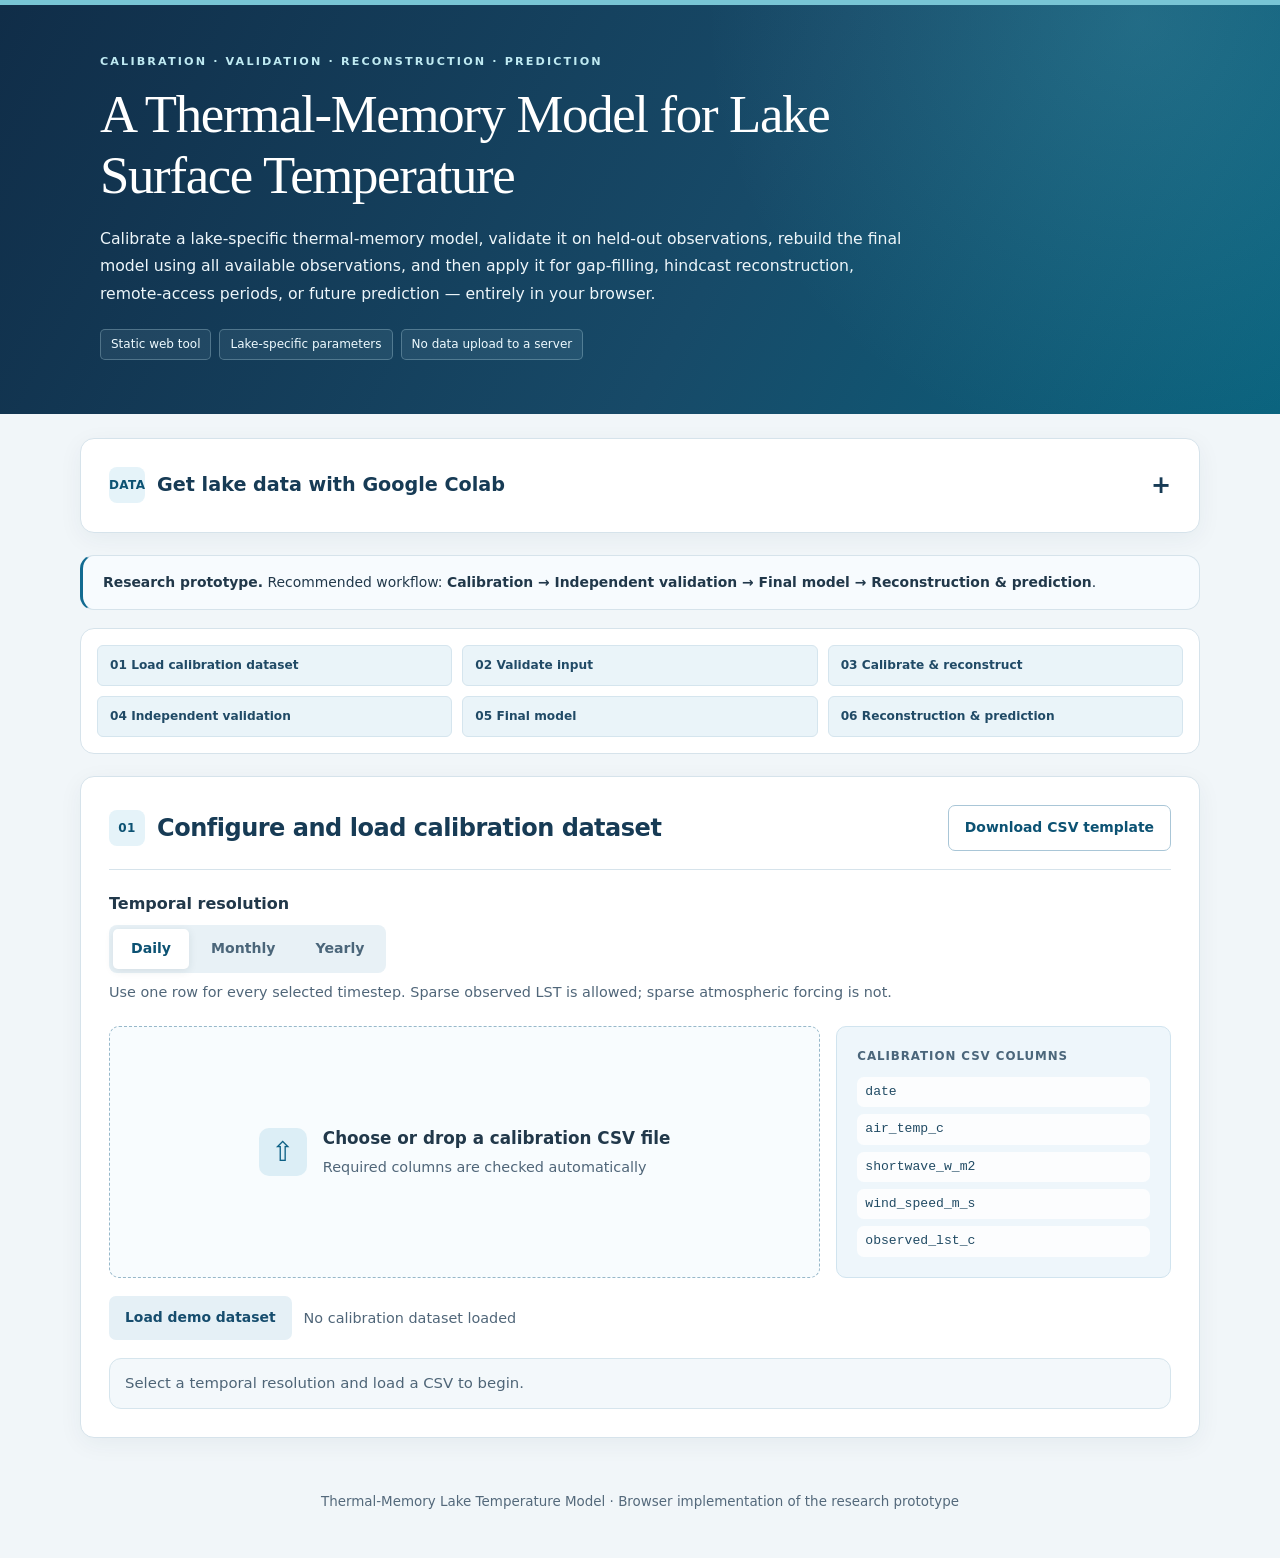
==== commit bf163554: "Bust cached stylesheet to show new scientific lake-blue palette" ====
--- a/index.html
+++ b/index.html
@@ -5,7 +5,7 @@
   <meta name="viewport" content="width=device-width, initial-scale=1.0" />
   <meta name="description" content="Browser-based thermal-memory model for lake-surface-temperature calibration, validation, reconstruction, and prediction from atmospheric forcing." />
   <title>Thermal-Memory Lake Temperature Model</title>
-  <link rel="stylesheet" href="style.css" />
+  <link rel="stylesheet" href="style.css?v=08769840c09a" />
 </head>
 <body>
   <div class="page-shell">
--- a/style.css
+++ b/style.css
@@ -598,3 +598,137 @@
   .lake-data-row button { grid-column: 1 / -1; justify-self: start; }
   .lake-data-dates { grid-template-columns: 1fr; }
 }
+
+/* === Scientific lake-blue palette | UI-only theme | 2026-10-20 === */
+:root {
+  --bg: #f1f6f9;
+  --surface: #ffffff;
+  --surface-soft: #edf5f9;
+  --ink: #21384a;
+  --muted: #506679;
+  --line: #d6e3eb;
+  --accent: #126b91;
+  --accent-dark: #0c5273;
+  --accent-soft: #e5f3f9;
+  --navy: #173b55;
+  --success: #196b57;
+  --warning: #94601c;
+  --danger: #a33d48;
+  --shadow: 0 6px 24px rgba(21, 54, 78, .055);
+}
+
+body { background: var(--bg); }
+
+.hero {
+  background:
+    radial-gradient(circle at 89% 4%, rgba(114, 209, 224, .18), transparent 36%),
+    linear-gradient(118deg, #102d48 0%, #174a68 57%, #0a637e 100%);
+  border-top-color: #78c5d5;
+}
+.eyebrow { color: #bfeaf2; }
+.hero__lead { color: #edf6fa; }
+.hero__badges span {
+  background: rgba(207, 240, 247, .08);
+  border-color: rgba(207, 240, 247, .27);
+  color: #eefaff;
+}
+
+.research-notice {
+  background: #f7fbfe;
+  border-left-color: var(--accent);
+}
+.workflow-strip { background: #ffffff; }
+.workflow-chip {
+  background: #eaf4f9;
+  border: 1px solid #d5e7f0;
+  color: #204a66;
+}
+.step { background: var(--accent-soft); color: var(--accent-dark); }
+.panel__heading { border-bottom-color: var(--line); }
+.panel h2, .panel h3, .chart-heading-row h3 { color: var(--navy); }
+
+.button--primary {
+  background: var(--accent);
+  color: #ffffff;
+  box-shadow: 0 2px 8px rgba(13, 83, 119, .15);
+}
+.button--primary:hover:not(:disabled) { background: var(--accent-dark); }
+.button--secondary { background: #e5f0f6; color: #164d6e; }
+.button--secondary:hover:not(:disabled) { background: #d8eaf3; }
+.button--ghost { background: #ffffff; color: var(--accent-dark); border-color: #a9c6d7; }
+.button--ghost:hover:not(:disabled) { background: var(--accent-soft); border-color: var(--accent); }
+
+:where(button, select, input, summary, .chart):focus-visible,
+.lake-data-import:focus-within { outline-color: #1785a9; }
+.segmented input:focus-visible + span { outline-color: #1785a9; }
+.segmented { background: #e8f1f6; }
+.segmented span { color: #4b667a; }
+.segmented input:checked + span { background: #ffffff; color: var(--accent-dark); }
+
+.drop-zone { background: #f8fcfe; border-color: #97b8ca; }
+.drop-zone:hover, .drop-zone.dragover { background: var(--accent-soft); border-color: var(--accent); }
+.drop-zone__icon { background: #dceef6; color: #0c6085; }
+.template-card {
+  background: #eef6fb;
+  color: #214b64;
+  border-color: #d1e4ef;
+}
+.template-card__title { color: #4b667b; }
+.template-card code { background: rgba(255, 255, 255, .83); }
+
+.metric, .subpanel, .validation-control, .validation-action,
+.target-card__field, .target-result, .checkbox-row { background: #f9fcfe; }
+.metric__label { color: #526a7c; }
+.metric__value { color: var(--navy); }
+th { background: #eaf3f8; color: #475f70; }
+th, td { border-bottom-color: #dfeaf0; }
+tbody tr:hover { background: #f0f7fb; }
+.table-wrap { border-color: var(--line); }
+
+.equation-card {
+  background: linear-gradient(135deg, #153c58, #0b5b78);
+  color: #ffffff;
+}
+.equation-card h3 { color: #f0faff; }
+
+.chart-card--enhanced {
+  background:
+    radial-gradient(circle at 96% 0%, rgba(18, 107, 145, .045), transparent 34%),
+    #ffffff;
+}
+.chart-heading-row h3 { color: var(--navy); }
+.chart-legend { color: #425c70; }
+/* Keep legends matched to existing JS plot-series colours. */
+.legend-line { background: #0f6f76; }
+.legend-line--validation { background: #5069a8; }
+.legend-line--application { background: #8b5cf6; }
+.legend-dot--train { background: #0f6f76; }
+.legend-dot--test, .legend-dot { background: #d05b58; }
+.chart text { fill: #455c70; }
+.chart svg line[stroke='#e7eef1'],
+.chart svg line[stroke='#eef3f5'] { stroke: #dfe9ef; }
+.chart-tooltip { background: rgba(20, 46, 67, .96); }
+
+.validation-explainer {
+  background: linear-gradient(135deg, #edf7fc, #f8fcff);
+  border-color: #cfe3ef;
+}
+.validation-explainer__icon { background: #dceef7; color: var(--accent-dark); }
+.final-model-callout, .application-intro {
+  background: linear-gradient(135deg, #f0f8fc, #ffffff);
+  border-color: #d3e6ef;
+}
+.workflow-chip, .final-state-summary .metric-inline { border-color: #d5e5ee; }
+.final-state-summary .metric-inline { background: #ffffff; }
+.panel-divider { background: linear-gradient(90deg, transparent, #d3e2eb 14%, #d3e2eb 86%, transparent); }
+.plot-export-status { color: #42647b; }
+
+.status-box--neutral { background: #f3f8fb; color: #4e6577; border-color: #d6e5ed; }
+.status-box--success { background: #ebf7f2; color: #185c48; border-color: #b5dccd; }
+.status-box--warning { background: #fff8ed; color: #80541a; border-color: #e8d4b0; }
+.status-box--danger { background: #fff1f2; color: #8d303f; border-color: #ecc5cc; }
+
+.lake-data-panel input:not([type=file]), select { border-color: #aebfcc; }
+.lake-data-panel summary { color: var(--navy); }
+.lake-data-row { border-color: var(--line); }
+footer { color: #54697b; }
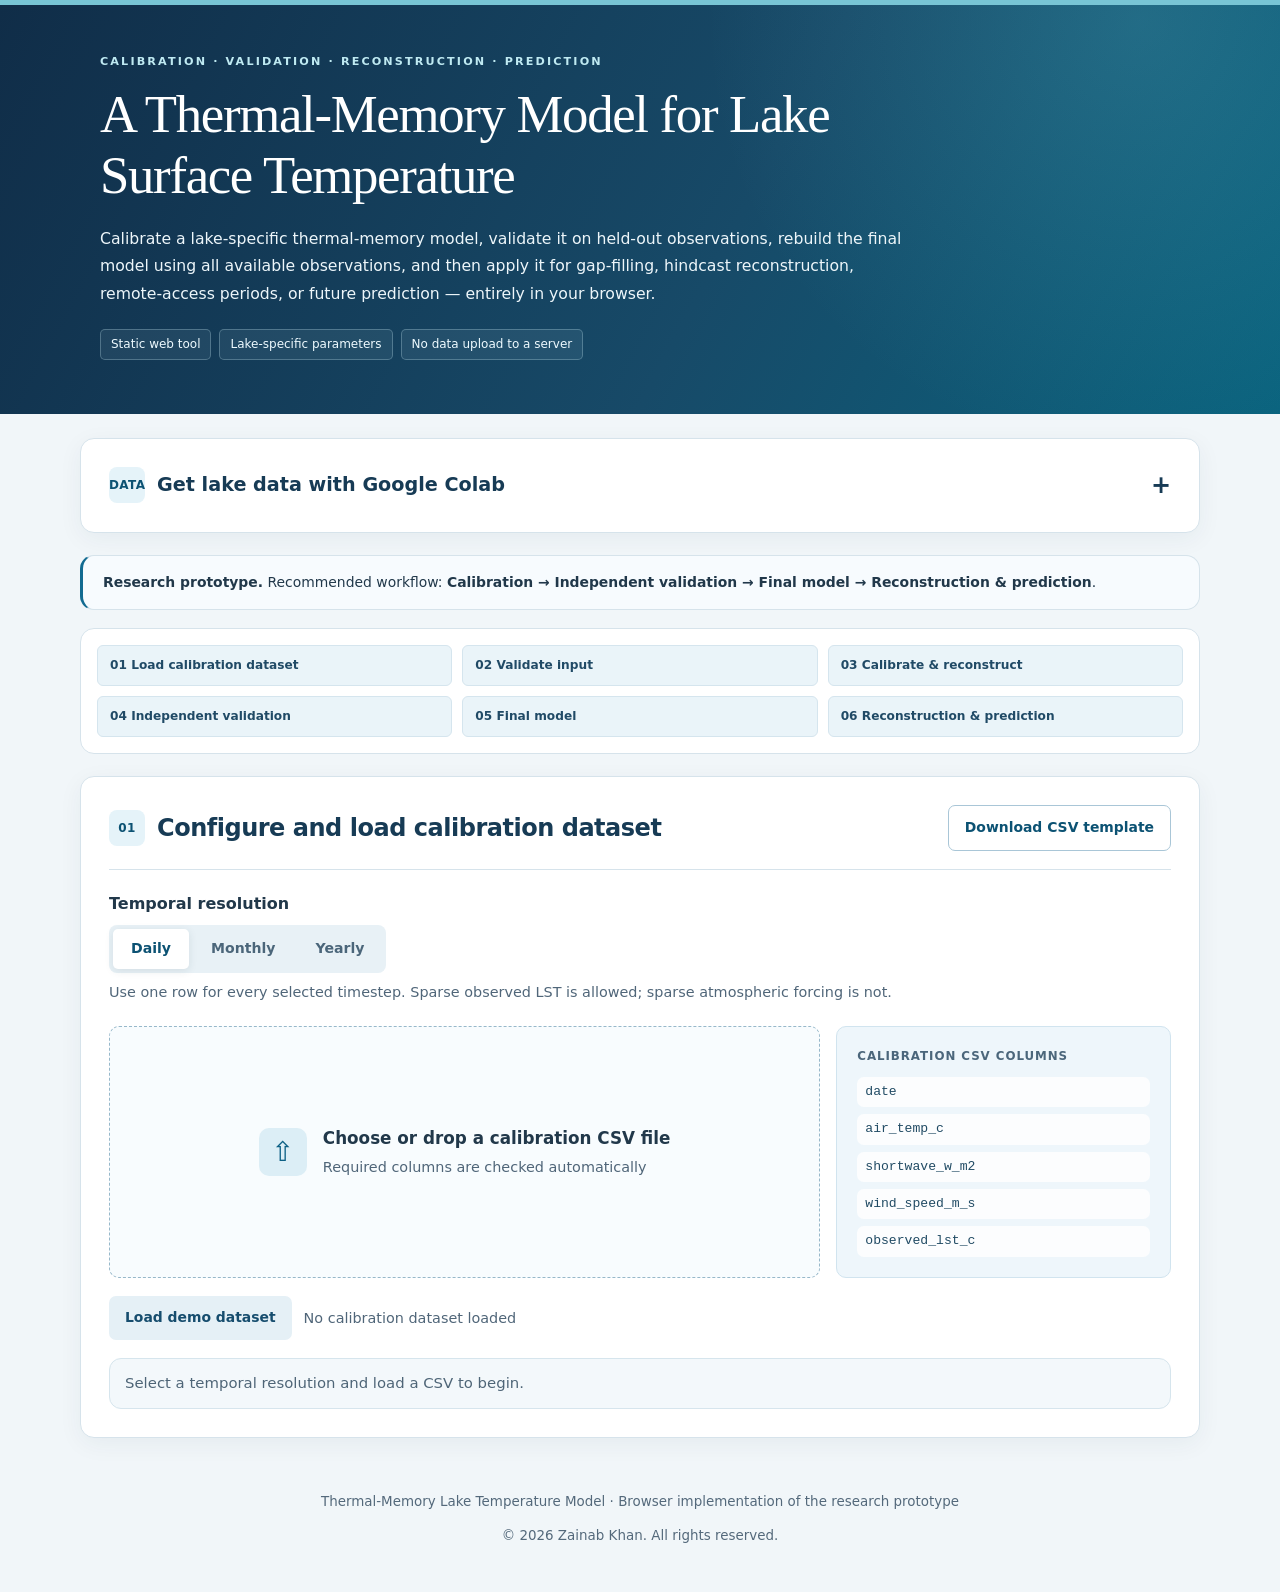
==== commit 97d52dc0: "Add Zainab Khan copyright notice to model footer" ====
--- a/index.html
+++ b/index.html
@@ -475,6 +475,7 @@
 
     <footer>
       <p>Thermal-Memory Lake Temperature Model · Browser implementation of the research prototype</p>
+      <p>© 2026 Zainab Khan. All rights reserved.</p>
     </footer>
   </div>
 
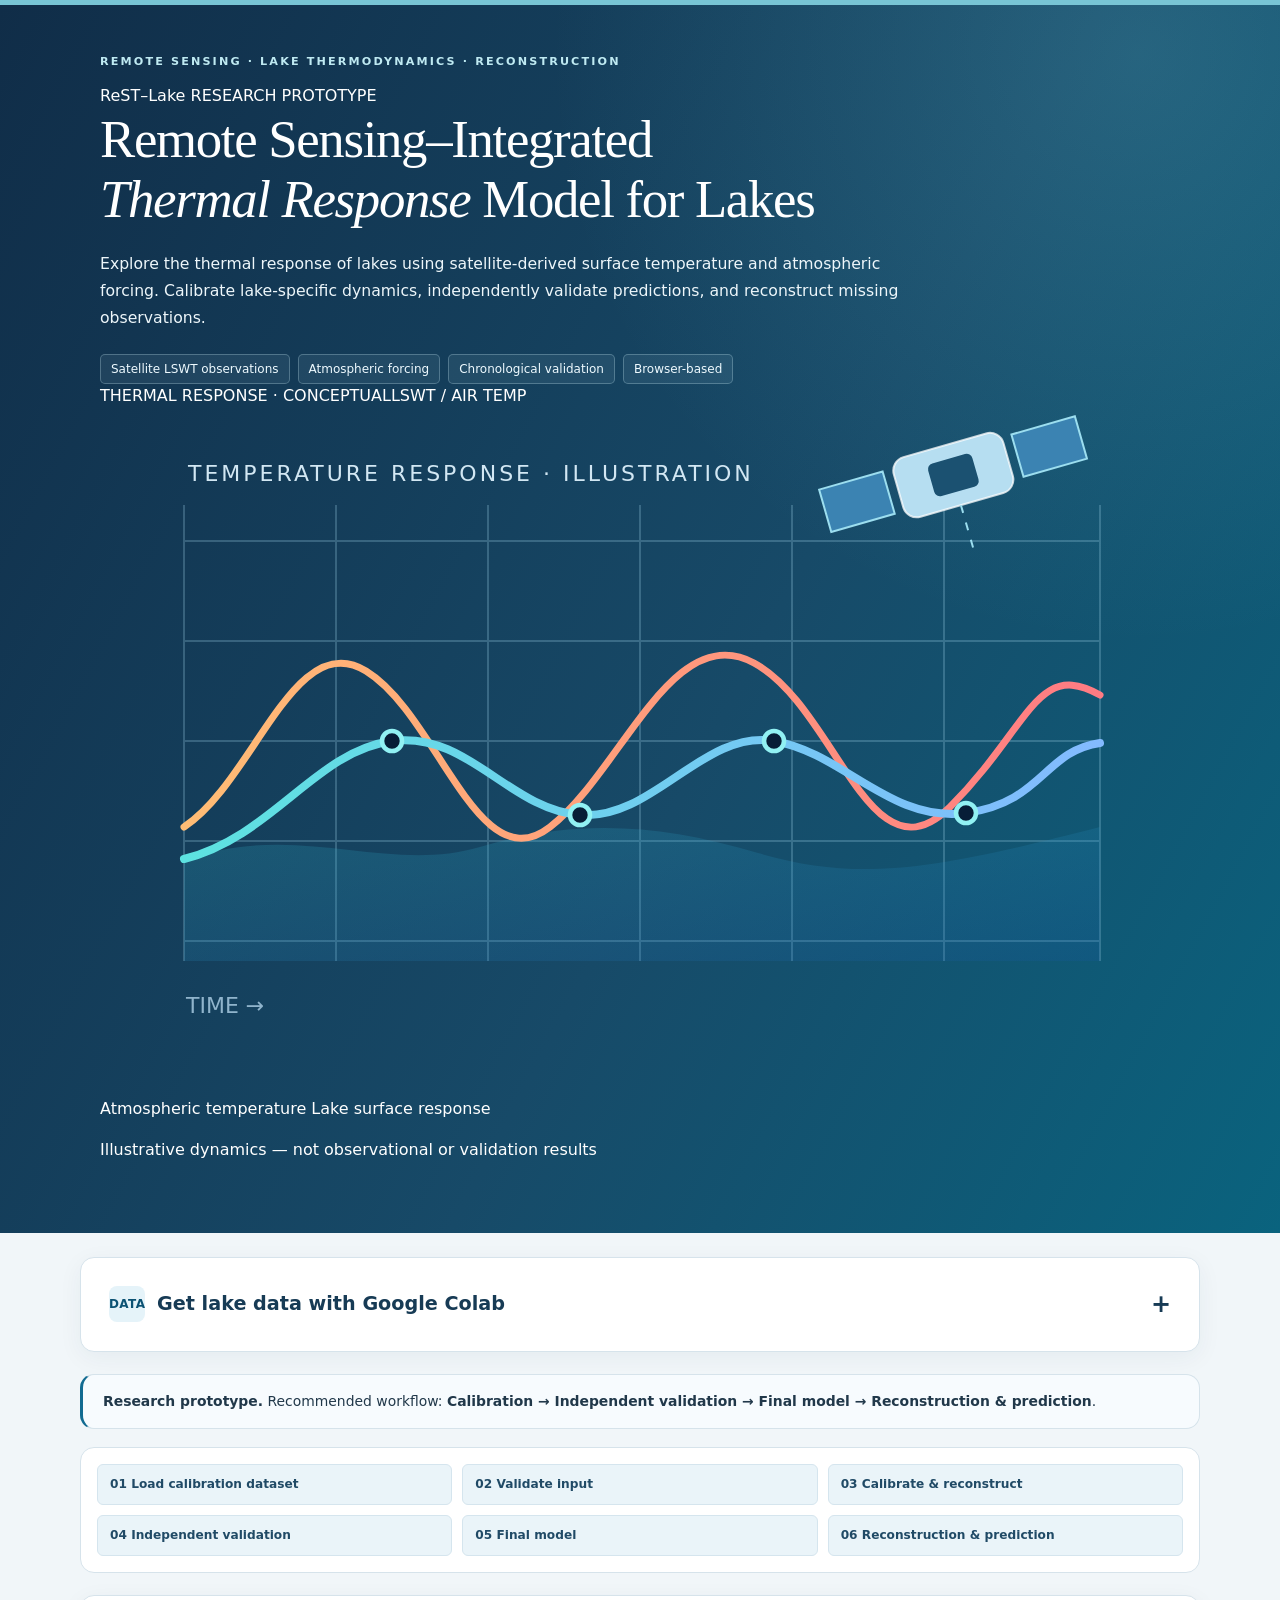
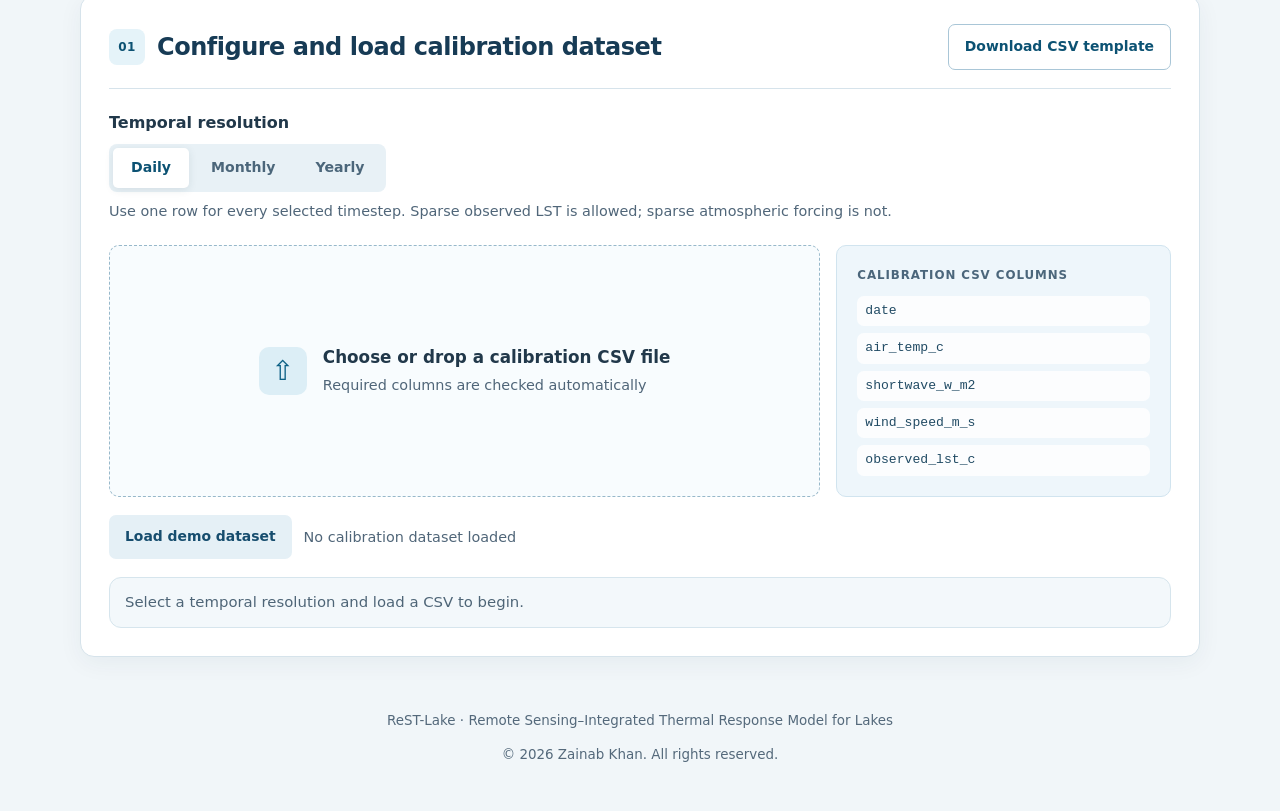
==== commit b32323c5: "Brand tool as ReST-Lake and add scientific remote sensing hero visualization" ====
--- a/index.html
+++ b/index.html
@@ -3,25 +3,42 @@
 <head>
   <meta charset="UTF-8" />
   <meta name="viewport" content="width=device-width, initial-scale=1.0" />
-  <meta name="description" content="Browser-based thermal-memory model for lake-surface-temperature calibration, validation, reconstruction, and prediction from atmospheric forcing." />
-  <title>Thermal-Memory Lake Temperature Model</title>
-  <link rel="stylesheet" href="style.css?v=08769840c09a" />
+  <meta name="description" content="ReST-Lake: Remote Sensing–Integrated Thermal Response Model for Lakes. Calibrate, validate, and reconstruct lake surface water temperature using satellite observations and atmospheric forcing." />
+  <title>ReST-Lake | Remote Sensing–Integrated Thermal Response Model for Lakes</title>
+  <link rel="stylesheet" href="style.css?v=restlake-20261023" />
 </head>
 <body>
   <div class="page-shell">
     <header class="hero">
       <div class="hero__inner">
-        <div class="eyebrow">CALIBRATION · VALIDATION · RECONSTRUCTION · PREDICTION</div>
-        <h1>A Thermal-Memory Model for Lake Surface Temperature</h1>
-        <p class="hero__lead">
-          Calibrate a lake-specific thermal-memory model, validate it on held-out observations,
-          rebuild the final model using all available observations, and then apply it for gap-filling,
-          hindcast reconstruction, remote-access periods, or future prediction — entirely in your browser.
-        </p>
-        <div class="hero__badges">
-          <span>Static web tool</span>
-          <span>Lake-specific parameters</span>
-          <span>No data upload to a server</span>
+        <div class="hero__copy">
+          <div class="eyebrow"><span class="hero__live-dot"></span> REMOTE SENSING · LAKE THERMODYNAMICS · RECONSTRUCTION</div>
+          <div class="hero__brand">ReST<span>–</span>Lake <span class="hero__edition">RESEARCH PROTOTYPE</span></div>
+          <h1>Remote Sensing–Integrated<br><em>Thermal Response</em> Model for Lakes</h1>
+          <p class="hero__lead">Explore the thermal response of lakes using satellite-derived surface temperature and atmospheric forcing. Calibrate lake-specific dynamics, independently validate predictions, and reconstruct missing observations.</p>
+          <div class="hero__badges">
+            <span>Satellite LSWT observations</span><span>Atmospheric forcing</span><span>Chronological validation</span><span>Browser-based</span>
+          </div>
+        </div>
+        <div class="hero__visual" aria-label="Illustrative scientific diagram showing satellite observation, lake thermal response and temperature time series; not measured data">
+          <div class="hero__visual-head"><span><i></i> THERMAL RESPONSE · CONCEPTUAL</span><span>LSWT / AIR TEMP</span></div>
+          <svg viewBox="0 0 540 340" role="img" aria-label="Illustrative satellite remote sensing and two temperature response curves, not actual lake measurements">
+            <defs>
+              <linearGradient id="lakeFill" x1="0" y1="0" x2="1" y2="1"><stop stop-color="#36c9da"/><stop offset="1" stop-color="#1855aa"/></linearGradient>
+              <linearGradient id="curveA" x1="0" x2="1"><stop stop-color="#5de2e0"/><stop offset="1" stop-color="#83baff"/></linearGradient>
+              <linearGradient id="curveB" x1="0" x2="1"><stop stop-color="#ffbd75"/><stop offset="1" stop-color="#ff7b83"/></linearGradient>
+            </defs>
+            <g opacity=".25" stroke="#a5d9ef" stroke-width="1"><path d="M42 66H500 M42 116H500 M42 166H500 M42 216H500 M42 266H500"/><path d="M42 48V276 M118 48V276 M194 48V276 M270 48V276 M346 48V276 M422 48V276 M500 48V276"/></g>
+            <g transform="translate(395 26) rotate(-16)"><rect x="0" y="0" width="57" height="31" rx="7" fill="#b6def1" stroke="#fff" stroke-opacity=".75"/><rect x="17" y="7" width="23" height="17" rx="3" fill="#1b5171"/><path d="M-38 4H-5V26H-38z M62 4H95V26H62z" fill="#3b83b2" stroke="#9cdeef"/><path d="M28 31V54" stroke="#9cdeef" stroke-dasharray="4 5"/></g>
+            <path d="M42 226C97 205 143 233 190 219S278 207 329 222S418 230 500 209L500 276H42Z" fill="url(#lakeFill)" opacity=".19"/>
+            <path d="M42 209 C77 186 97 109 133 131 S189 237 225 209 S286 105 327 127 S385 239 425 199 S468 125 500 143" fill="none" stroke="url(#curveB)" stroke-width="3.5" stroke-linecap="round"/>
+            <path d="M42 225 C86 214 108 171 146 166 S204 200 240 203 S302 160 337 166 S395 207 433 202 S472 171 500 167" fill="none" stroke="url(#curveA)" stroke-width="4" stroke-linecap="round"/>
+            <g fill="#071e37" stroke="#91f1f3" stroke-width="2.3"><circle cx="146" cy="166" r="5"/><circle cx="240" cy="203" r="5"/><circle cx="337" cy="166" r="5"/><circle cx="433" cy="202" r="5"/></g>
+            <text x="44" y="36" fill="#d2e7f3" font-size="11" letter-spacing="1.5">TEMPERATURE RESPONSE · ILLUSTRATION</text>
+            <text x="43" y="302" fill="#90b4cc" font-size="11">TIME →</text>
+          </svg>
+          <div class="hero__visual-foot"><span><i class="hero__legend hero__legend--air"></i> Atmospheric temperature</span><span><i class="hero__legend hero__legend--lake"></i> Lake surface response</span></div>
+          <p class="hero__visual-note">Illustrative dynamics — not observational or validation results</p>
         </div>
       </div>
     </header>
@@ -474,7 +491,7 @@
     </main>
 
     <footer>
-      <p>Thermal-Memory Lake Temperature Model · Browser implementation of the research prototype</p>
+      <p>ReST-Lake · Remote Sensing–Integrated Thermal Response Model for Lakes</p>
       <p>© 2026 Zainab Khan. All rights reserved.</p>
     </footer>
   </div>
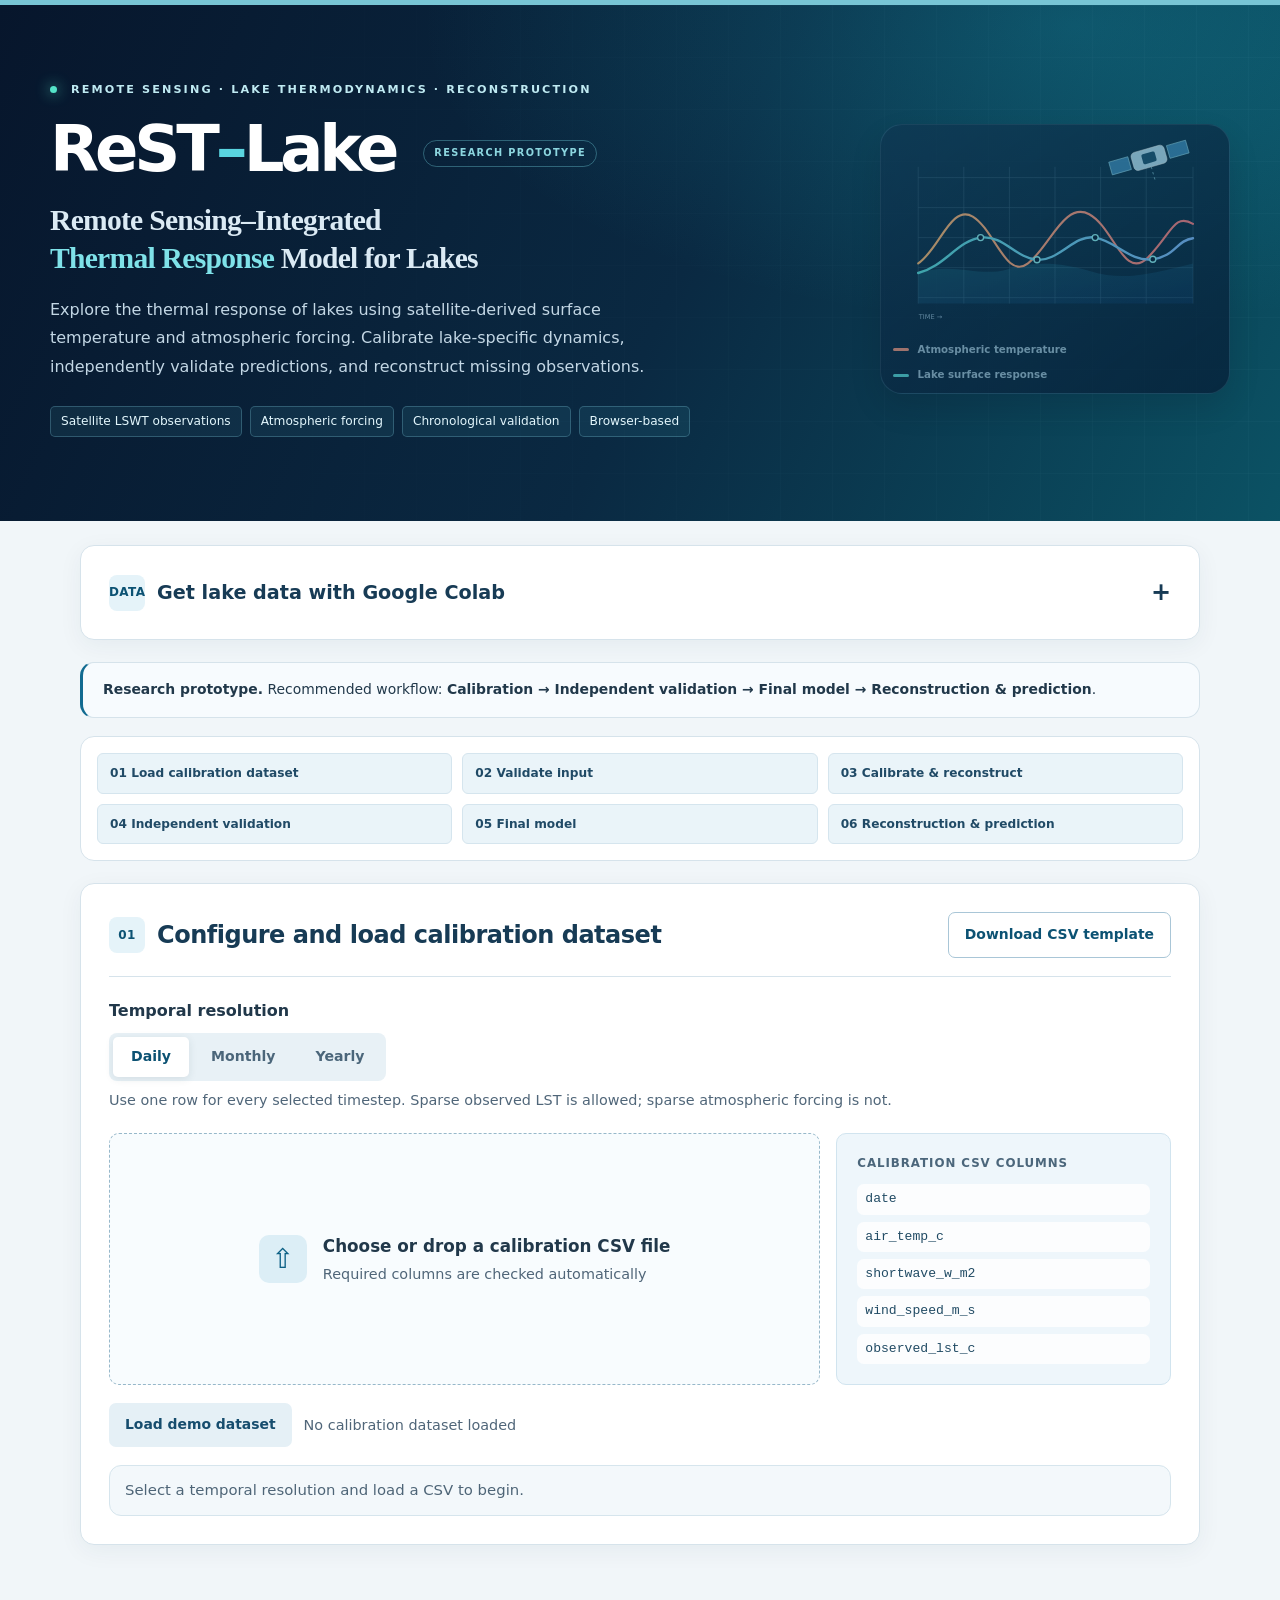
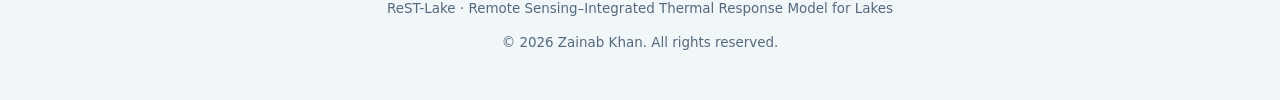
==== commit 28e651cf: "Remove unnecessary illustration labels from ReST-Lake hero" ====
--- a/index.html
+++ b/index.html
@@ -5,7 +5,7 @@
   <meta name="viewport" content="width=device-width, initial-scale=1.0" />
   <meta name="description" content="ReST-Lake: Remote Sensing–Integrated Thermal Response Model for Lakes. Calibrate, validate, and reconstruct lake surface water temperature using satellite observations and atmospheric forcing." />
   <title>ReST-Lake | Remote Sensing–Integrated Thermal Response Model for Lakes</title>
-  <link rel="stylesheet" href="style.css?v=restlake-20261023" />
+  <link rel="stylesheet" href="style.css?v=restlake-20261023b" />
 </head>
 <body>
   <div class="page-shell">
@@ -21,7 +21,7 @@
           </div>
         </div>
         <div class="hero__visual" aria-label="Illustrative scientific diagram showing satellite observation, lake thermal response and temperature time series; not measured data">
-          <div class="hero__visual-head"><span><i></i> THERMAL RESPONSE · CONCEPTUAL</span><span>LSWT / AIR TEMP</span></div>
+          
           <svg viewBox="0 0 540 340" role="img" aria-label="Illustrative satellite remote sensing and two temperature response curves, not actual lake measurements">
             <defs>
               <linearGradient id="lakeFill" x1="0" y1="0" x2="1" y2="1"><stop stop-color="#36c9da"/><stop offset="1" stop-color="#1855aa"/></linearGradient>
@@ -34,11 +34,11 @@
             <path d="M42 209 C77 186 97 109 133 131 S189 237 225 209 S286 105 327 127 S385 239 425 199 S468 125 500 143" fill="none" stroke="url(#curveB)" stroke-width="3.5" stroke-linecap="round"/>
             <path d="M42 225 C86 214 108 171 146 166 S204 200 240 203 S302 160 337 166 S395 207 433 202 S472 171 500 167" fill="none" stroke="url(#curveA)" stroke-width="4" stroke-linecap="round"/>
             <g fill="#071e37" stroke="#91f1f3" stroke-width="2.3"><circle cx="146" cy="166" r="5"/><circle cx="240" cy="203" r="5"/><circle cx="337" cy="166" r="5"/><circle cx="433" cy="202" r="5"/></g>
-            <text x="44" y="36" fill="#d2e7f3" font-size="11" letter-spacing="1.5">TEMPERATURE RESPONSE · ILLUSTRATION</text>
+            
             <text x="43" y="302" fill="#90b4cc" font-size="11">TIME →</text>
           </svg>
           <div class="hero__visual-foot"><span><i class="hero__legend hero__legend--air"></i> Atmospheric temperature</span><span><i class="hero__legend hero__legend--lake"></i> Lake surface response</span></div>
-          <p class="hero__visual-note">Illustrative dynamics — not observational or validation results</p>
+          
         </div>
       </div>
     </header>
--- a/style.css
+++ b/style.css
@@ -732,3 +732,44 @@
 .lake-data-panel summary { color: var(--navy); }
 .lake-data-row { border-color: var(--line); }
 footer { color: #54697b; }
+
+/* ReST-Lake scientific identity and hero: visual-only enhancement */
+.hero {position:relative; overflow:hidden; padding:76px 22px 84px; background:radial-gradient(ellipse at 84% 4%,rgba(28,194,213,.22),transparent 43%),linear-gradient(115deg,#07162c 0%,#0a2942 53%,#0b5264 100%);}
+.hero::before {content:"";position:absolute;inset:0;pointer-events:none;opacity:.13;background-image:linear-gradient(rgba(164,225,240,.24) 1px,transparent 1px),linear-gradient(90deg,rgba(164,225,240,.24) 1px,transparent 1px);background-size:52px 52px;mask-image:linear-gradient(90deg,transparent 10%,black);}
+.hero__inner {max-width:1180px;position:relative;display:grid;grid-template-columns:minmax(0,1.15fr) minmax(0,.95fr);align-items:center;gap:38px;}
+.hero__copy{min-width:0;}
+.hero__brand{font-size:clamp(2.3rem,5vw,4.15rem);font-weight:850;letter-spacing:-.065em;line-height:1.1;color:#fff;margin:16px 0 16px;}
+.hero__brand>span:first-child{color:#59d4df;}
+.hero__edition{display:inline-block;vertical-align:middle;letter-spacing:.14em;font-size:.61rem;font-weight:800;color:#8cd6df;border:1px solid rgba(118,217,230,.35);border-radius:999px;padding:7px 10px;margin-left:10px;}
+.hero h1{font-size:clamp(1.25rem,2.5vw,1.85rem);line-height:1.3;letter-spacing:-.025em;font-weight:650;color:#dbeaf4;max-width:660px;}
+.hero h1 em{font-style:normal;color:#7fe2e9;}
+.hero__lead{font-size:1rem;line-height:1.78;max-width:620px;margin-top:18px;color:#c3d7e5;}
+.hero__badges{margin-top:25px;}
+.hero__badges span{font-size:.76rem;background:rgba(84,183,203,.10);border-color:rgba(141,214,231,.26);color:#e2f6fc;}
+.hero__live-dot,.hero__visual-head i{display:inline-block;width:7px;height:7px;border-radius:50%;background:#55e3c8;box-shadow:0 0 14px #55e3c8;margin-right:8px;}
+.hero__visual{background:linear-gradient(145deg,rgba(15,54,82,.88),rgba(6,28,53,.94));border:1px solid rgba(134,209,231,.27);box-shadow:0 25px 65px rgba(0,8,20,.28),inset 0 1px rgba(255,255,255,.08);border-radius:22px;padding:20px 18px 14px;min-width:0;}
+.hero__visual svg{width:100%;height:auto;display:block;}
+.hero__visual-head,.hero__visual-foot{display:flex;justify-content:space-between;gap:10px;flex-wrap:wrap;color:#a6c8dc;font-size:.65rem;letter-spacing:.09em;font-weight:750;}
+.hero__visual-foot{letter-spacing:0;font-size:.71rem;}
+.hero__legend{display:inline-block;width:16px;height:3px;vertical-align:middle;margin-right:5px;border-radius:4px;}
+.hero__legend--air{background:#ff9d85}.hero__legend--lake{background:#5de2e0}
+.hero__visual-note{font-size:.64rem;color:#7f9db1;margin:11px 0 0;text-align:right;}
+@media(max-width:820px){.hero{padding:46px 20px 70px}.hero__inner{grid-template-columns:1fr;gap:26px}.hero__visual{max-width:620px;width:100%;margin:0 auto}.hero__brand{font-size:clamp(2.6rem,8vw,3.8rem)}}
+@media(max-width:430px){.hero{padding:37px 15px 60px}.hero__edition{font-size:.51rem;margin-left:5px;padding:5px 7px}.hero__visual{padding:14px 10px}.hero__visual-head{font-size:.56rem}.hero__visual-foot{font-size:.64rem}.hero h1{font-size:1.28rem}}
+
+/* Hero chart refinement: smaller, quieter scientific accent */
+@media (min-width:821px) {
+  .hero__inner {grid-template-columns:minmax(0,1.38fr) minmax(0,.62fr);gap:48px;}
+  .hero__visual {max-width:350px;justify-self:end;}
+}
+.hero__visual {opacity:.76;padding:13px 12px 10px;border-color:rgba(134,209,231,.17);box-shadow:0 14px 34px rgba(0,8,20,.17);}
+.hero__visual svg {opacity:.84;}
+.hero__visual-head {font-size:.58rem;opacity:.78;}
+.hero__visual-foot {font-size:.64rem;opacity:.8;}
+.hero__visual-note {font-size:.58rem;opacity:.75;}
+@media (max-width:820px) {
+  .hero__visual {max-width:340px;margin:0 auto;}
+}
+@media (max-width:430px) {
+  .hero__visual {max-width:280px;}
+}
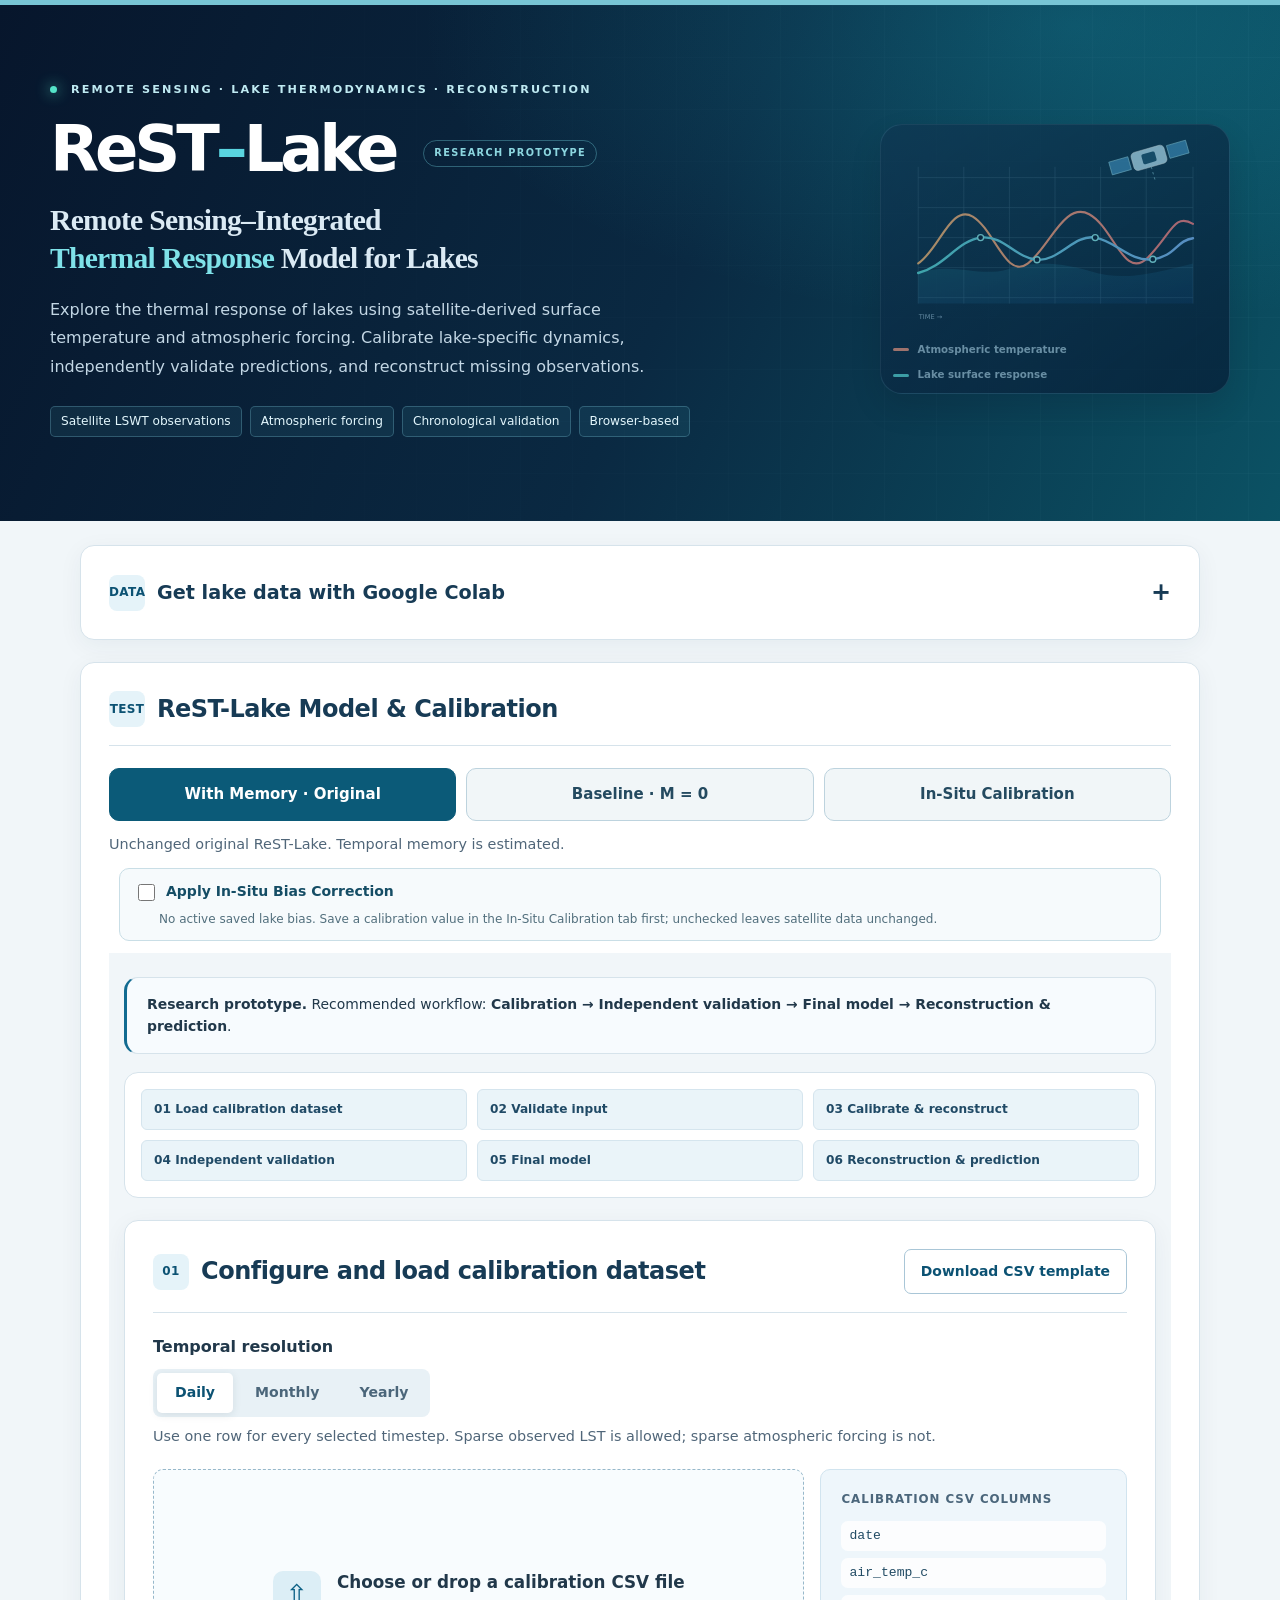
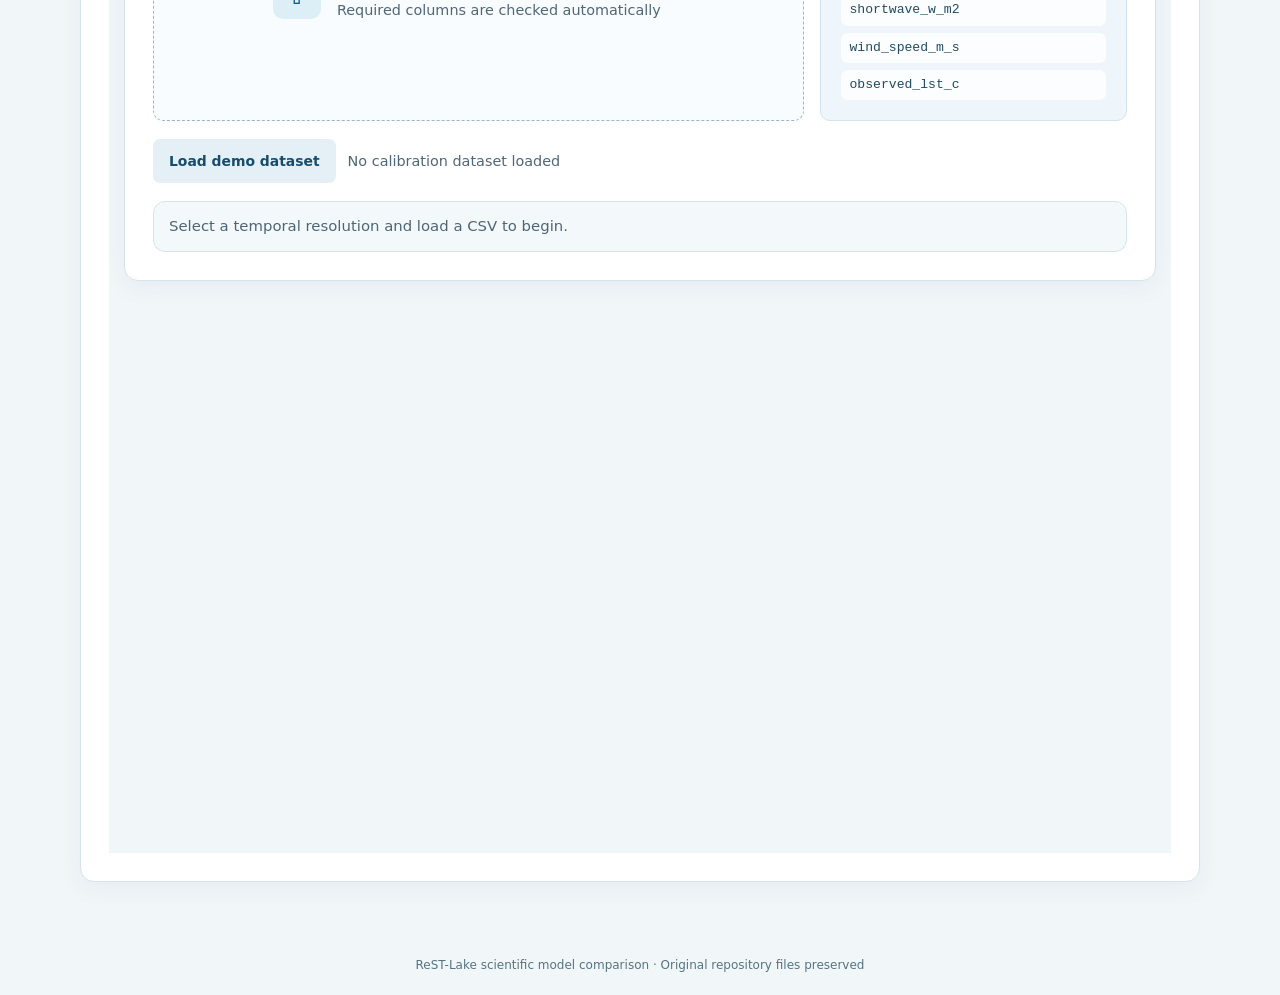
==== commit 5cb388f6: "Make validated three-tab ReST-Lake site the sole main homepage" ====
--- a/index.html
+++ b/index.html
@@ -1,503 +1,15 @@
-<!DOCTYPE html>
+<!doctype html>
 <html lang="en">
 <head>
-  <meta charset="UTF-8" />
-  <meta name="viewport" content="width=device-width, initial-scale=1.0" />
-  <meta name="description" content="ReST-Lake: Remote Sensing–Integrated Thermal Response Model for Lakes. Calibrate, validate, and reconstruct lake surface water temperature using satellite observations and atmospheric forcing." />
-  <title>ReST-Lake | Remote Sensing–Integrated Thermal Response Model for Lakes</title>
-  <link rel="stylesheet" href="style.css?v=restlake-20261023b" />
+<meta charset="utf-8">
+<meta name="viewport" content="width=device-width,initial-scale=1">
+<meta name="robots" content="noindex">
+<title>ReST-Lake — Open Scientific Model</title>
+<meta http-equiv="refresh" content="0; url=./memory-baseline-test/calibration/">
+<link rel="canonical" href="https://khanzainub.github.io/thermal-memory-lake-temperature-model/memory-baseline-test/calibration/">
+<script>window.location.replace("./memory-baseline-test/calibration/");</script>
 </head>
 <body>
-  <div class="page-shell">
-    <header class="hero">
-      <div class="hero__inner">
-        <div class="hero__copy">
-          <div class="eyebrow"><span class="hero__live-dot"></span> REMOTE SENSING · LAKE THERMODYNAMICS · RECONSTRUCTION</div>
-          <div class="hero__brand">ReST<span>–</span>Lake <span class="hero__edition">RESEARCH PROTOTYPE</span></div>
-          <h1>Remote Sensing–Integrated<br><em>Thermal Response</em> Model for Lakes</h1>
-          <p class="hero__lead">Explore the thermal response of lakes using satellite-derived surface temperature and atmospheric forcing. Calibrate lake-specific dynamics, independently validate predictions, and reconstruct missing observations.</p>
-          <div class="hero__badges">
-            <span>Satellite LSWT observations</span><span>Atmospheric forcing</span><span>Chronological validation</span><span>Browser-based</span>
-          </div>
-        </div>
-        <div class="hero__visual" aria-label="Illustrative scientific diagram showing satellite observation, lake thermal response and temperature time series; not measured data">
-          
-          <svg viewBox="0 0 540 340" role="img" aria-label="Illustrative satellite remote sensing and two temperature response curves, not actual lake measurements">
-            <defs>
-              <linearGradient id="lakeFill" x1="0" y1="0" x2="1" y2="1"><stop stop-color="#36c9da"/><stop offset="1" stop-color="#1855aa"/></linearGradient>
-              <linearGradient id="curveA" x1="0" x2="1"><stop stop-color="#5de2e0"/><stop offset="1" stop-color="#83baff"/></linearGradient>
-              <linearGradient id="curveB" x1="0" x2="1"><stop stop-color="#ffbd75"/><stop offset="1" stop-color="#ff7b83"/></linearGradient>
-            </defs>
-            <g opacity=".25" stroke="#a5d9ef" stroke-width="1"><path d="M42 66H500 M42 116H500 M42 166H500 M42 216H500 M42 266H500"/><path d="M42 48V276 M118 48V276 M194 48V276 M270 48V276 M346 48V276 M422 48V276 M500 48V276"/></g>
-            <g transform="translate(395 26) rotate(-16)"><rect x="0" y="0" width="57" height="31" rx="7" fill="#b6def1" stroke="#fff" stroke-opacity=".75"/><rect x="17" y="7" width="23" height="17" rx="3" fill="#1b5171"/><path d="M-38 4H-5V26H-38z M62 4H95V26H62z" fill="#3b83b2" stroke="#9cdeef"/><path d="M28 31V54" stroke="#9cdeef" stroke-dasharray="4 5"/></g>
-            <path d="M42 226C97 205 143 233 190 219S278 207 329 222S418 230 500 209L500 276H42Z" fill="url(#lakeFill)" opacity=".19"/>
-            <path d="M42 209 C77 186 97 109 133 131 S189 237 225 209 S286 105 327 127 S385 239 425 199 S468 125 500 143" fill="none" stroke="url(#curveB)" stroke-width="3.5" stroke-linecap="round"/>
-            <path d="M42 225 C86 214 108 171 146 166 S204 200 240 203 S302 160 337 166 S395 207 433 202 S472 171 500 167" fill="none" stroke="url(#curveA)" stroke-width="4" stroke-linecap="round"/>
-            <g fill="#071e37" stroke="#91f1f3" stroke-width="2.3"><circle cx="146" cy="166" r="5"/><circle cx="240" cy="203" r="5"/><circle cx="337" cy="166" r="5"/><circle cx="433" cy="202" r="5"/></g>
-            
-            <text x="43" y="302" fill="#90b4cc" font-size="11">TIME →</text>
-          </svg>
-          <div class="hero__visual-foot"><span><i class="hero__legend hero__legend--air"></i> Atmospheric temperature</span><span><i class="hero__legend hero__legend--lake"></i> Lake surface response</span></div>
-          
-        </div>
-      </div>
-    </header>
-
-    <main class="container">
-      <section class="panel lake-data-panel" aria-labelledby="lakeDataTitle">
-        <details id="lakeDataDetails">
-          <summary><span class="step">DATA</span><span id="lakeDataTitle">Get lake data with Google Colab</span></summary>
-          <p class="helper">Enter multiple lakes here. Download a ready-to-run notebook, sign in on Google Colab, run it, and import its result file below. Each lake keeps its own daily CSV in the model's existing format.</p>
-          <div class="notice lake-data-notice">Google sign-in happens on Colab. You must upload the prepared notebook and choose <strong>Runtime → Run all</strong> there; this page does not start a Colab runtime automatically.</div>
-          <form id="lakeDataForm">
-            <div class="lake-data-dates">
-              <label>Start date<input id="lakeDataStart" type="date" value="2020-01-01" required></label>
-              <label>End date<input id="lakeDataEnd" type="date" required></label>
-            </div>
-            <p class="helper">Default end date: today minus 10 days. ERA5 hourly means; Landsat 8/9 scenes with cloud cover strictly below 2%; one pixel at your coordinate. Choose a point over lake water.</p>
-            <div id="lakeDataRows"></div>
-            <div class="action-row">
-              <button id="addLakeDataRow" type="button" class="button button--secondary">+ Add lake</button>
-              <button type="submit" id="prepareLakeNotebook" class="button button--primary">1. Download prepared Colab notebook</button>
-              <a class="button button--ghost lake-data-link" href="https://colab.research.google.com/" target="_blank" rel="noopener noreferrer">2. Open Colab / Google sign-in ↗</a>
-            </div>
-          </form>
-          <ol class="lake-data-instructions">
-            <li>In Colab, choose <strong>File → Upload notebook</strong> and select the downloaded <code>.ipynb</code> file. Your lakes are already filled in.</li>
-            <li>Choose <strong>Runtime → Run all</strong>. Allow time for the weather and satellite downloads. The notebook downloads one <code>lake_data_results.json</code> file containing the separate CSVs.</li>
-            <li>Return here and import that result file. Download any lake's CSV or load it directly into calibration or application.</li>
-          </ol>
-          <label class="button button--ghost lake-data-import">3. Import Colab result file<input id="lakeDataBundle" type="file" accept=".json,application/json"></label>
-          <div id="lakeDataStatus" class="status-box status-box--neutral" role="status">Add your lakes to prepare a notebook. No Google password is entered on this page.</div>
-          <div id="lakeDataResults" class="lake-data-results"></div>
-        </details>
-      </section>
-      <section class="notice research-notice">
-        <strong>Research prototype.</strong>
-        Recommended workflow: <strong>Calibration → Independent validation → Final model → Reconstruction &amp; prediction</strong>.
-      </section>
-
-      <section class="workflow-strip panel panel--compact">
-        <div class="workflow-chip">01 Load calibration dataset</div>
-        <div class="workflow-chip">02 Validate input</div>
-        <div class="workflow-chip">03 Calibrate &amp; reconstruct</div>
-        <div class="workflow-chip">04 Independent validation</div>
-        <div class="workflow-chip">05 Final model</div>
-        <div class="workflow-chip">06 Reconstruction &amp; prediction</div>
-      </section>
-
-      <section class="panel">
-        <div class="panel__heading">
-          <div>
-            <span class="step">01</span>
-            <h2>Configure and load calibration dataset</h2>
-          </div>
-          <button id="downloadTemplateBtn" class="button button--ghost" type="button">Download CSV template</button>
-        </div>
-
-        <div class="field-group">
-          <label class="field-label">Temporal resolution</label>
-          <div class="segmented" role="radiogroup" aria-label="Temporal resolution">
-            <label><input type="radio" name="frequency" value="Daily" checked /><span>Daily</span></label>
-            <label><input type="radio" name="frequency" value="Monthly" /><span>Monthly</span></label>
-            <label><input type="radio" name="frequency" value="Yearly" /><span>Yearly</span></label>
-          </div>
-          <p class="helper">Use one row for every selected timestep. Sparse observed LST is allowed; sparse atmospheric forcing is not.</p>
-        </div>
-
-        <div class="upload-grid">
-          <label id="dropZone" class="drop-zone" for="csvFile">
-            <input id="csvFile" type="file" accept=".csv,text/csv" />
-            <div class="drop-zone__icon" aria-hidden="true">⇧</div>
-            <div>
-              <strong>Choose or drop a calibration CSV file</strong>
-              <span>Required columns are checked automatically</span>
-            </div>
-          </label>
-          <div class="template-card">
-            <span class="template-card__title">Calibration CSV columns</span>
-            <code>date</code>
-            <code>air_temp_c</code>
-            <code>shortwave_w_m2</code>
-            <code>wind_speed_m_s</code>
-            <code>observed_lst_c</code>
-          </div>
-        </div>
-
-        <div class="action-row">
-          <button id="loadDemoBtn" class="button button--secondary" type="button">Load demo dataset</button>
-          <span id="fileName" class="file-name">No calibration dataset loaded</span>
-        </div>
-
-        <div id="statusBox" class="status-box status-box--neutral" aria-live="polite">
-          Select a temporal resolution and load a CSV to begin.
-        </div>
-      </section>
-
-      <section id="dataSection" class="panel hidden">
-        <div class="panel__heading">
-          <div>
-            <span class="step">02</span>
-            <h2>Validate calibration input</h2>
-          </div>
-        </div>
-
-        <div id="inputMetrics" class="metric-grid metric-grid--three"></div>
-
-        <div class="table-wrap">
-          <table>
-            <thead>
-              <tr>
-                <th>Date</th>
-                <th>Air temp (°C)</th>
-                <th>Shortwave (W m⁻²)</th>
-                <th>Wind (m s⁻¹)</th>
-                <th>Observed LST (°C)</th>
-              </tr>
-            </thead>
-            <tbody id="previewBody"></tbody>
-          </table>
-        </div>
-        <p id="previewNote" class="helper"></p>
-
-        <div class="run-row">
-          <button id="runBtn" class="button button--primary" type="button">Calibrate model and reconstruct historical LST</button>
-          <span id="runMessage" class="run-message"></span>
-        </div>
-      </section>
-
-      <section id="resultsSection" class="hidden">
-        <section class="panel">
-          <div class="panel__heading">
-            <div>
-              <span class="step">03</span>
-              <h2>Calibration results</h2>
-            </div>
-          </div>
-
-          <div id="resultMetrics" class="metric-grid metric-grid--five"></div>
-          <p id="memoryCaption" class="helper"></p>
-
-          <div class="result-grid">
-            <div class="subpanel">
-              <h3>Parameter estimates</h3>
-              <div class="table-wrap table-wrap--compact">
-                <table>
-                  <thead><tr><th>Parameter</th><th>Estimate</th><th>Meaning</th></tr></thead>
-                  <tbody id="parameterBody"></tbody>
-                </table>
-              </div>
-            </div>
-
-            <div class="subpanel equation-card">
-              <h3>Model equation</h3>
-              <div class="equation" aria-label="Thermal memory equation">
-                <div><i>T</i><sub>L</sub>(<i>t</i>) = <i>e</i><sup>−Δ<i>t</i>/τ</sup> <i>T</i><sub>L</sub>(<i>t</i>−Δ<i>t</i>)</div>
-                <div class="equation__plus">+</div>
-                <div>(1 − <i>e</i><sup>−Δ<i>t</i>/τ</sup>) [β<sub>0</sub> + β<sub>T</sub><i>T</i><sub>a</sub>(<i>t</i>) + β<sub>S</sub><i>S</i><sub>↓</sub>(<i>t</i>) + β<sub>U</sub><i>U</i>(<i>t</i>)]</div>
-              </div>
-              <div class="equation equation--small"><i>M</i> = <i>e</i><sup>−1/τ</sup></div>
-            </div>
-          </div>
-        </section>
-
-        <section class="panel">
-          <div class="panel__heading">
-            <div>
-              <span class="step">03A</span>
-              <h2>Historical reconstruction</h2>
-            </div>
-            <button id="downloadResultsBtn" class="button button--ghost" type="button">Download reconstructed CSV</button>
-          </div>
-
-          <div class="chart-card chart-card--enhanced">
-            <div class="chart-heading-row">
-              <div>
-                <h3>Observed and reconstructed LST</h3>
-                <p>Hover or move across the plot to inspect individual timesteps.</p>
-              </div>
-              <div class="chart-legend">
-                <span><i class="legend-line"></i>Reconstructed / projected LST</span>
-                <span><i class="legend-dot"></i>Observed LST</span>
-              </div>
-            </div>
-            <div id="chart" class="chart chart--interactive" role="img" aria-label="Observed and reconstructed lake surface temperature chart"></div>
-          </div>
-
-          <div class="target-card">
-            <div class="target-card__field">
-              <label for="targetSelect">Select timestep</label>
-              <select id="targetSelect"></select>
-            </div>
-            <div id="targetResult" class="target-result"></div>
-          </div>
-        </section>
-
-        <section class="panel validation-panel">
-          <div class="panel__heading">
-            <div>
-              <span class="step">04</span>
-              <h2>Independent validation</h2>
-            </div>
-            <button id="downloadValidationBtn" class="button button--ghost" type="button" disabled>Download validation CSV</button>
-          </div>
-
-          <div class="validation-explainer">
-            <div class="validation-explainer__icon">✓</div>
-            <div>
-              <strong>Chronological hold-out validation</strong>
-              <p>Observed LST values are ordered by date. The earlier observations are used to calibrate a separate validation model, while the later observations are withheld and used only for testing.</p>
-            </div>
-          </div>
-
-          <div class="validation-controls">
-            <div class="validation-control">
-              <label for="validationSplit">Calibration share of observed LST</label>
-              <div class="range-row">
-                <input id="validationSplit" type="range" min="60" max="80" step="5" value="70" />
-                <output id="validationSplitValue" for="validationSplit">70%</output>
-              </div>
-              <p class="helper">Default: 70% calibration / 30% held-out validation. The split is based only on observed LST dates, not on all daily rows.</p>
-            </div>
-            <div class="validation-action">
-              <button id="runValidationBtn" class="button button--primary" type="button">Run independent validation</button>
-              <span id="validationRunMessage" class="run-message"></span>
-            </div>
-          </div>
-
-          <div id="validationResults" class="hidden">
-            <div id="validationMetrics" class="metric-grid metric-grid--validation"></div>
-            <p id="validationCaption" class="helper"></p>
-
-            <div class="validation-chart-grid">
-              <div class="chart-card chart-card--enhanced">
-                <div class="chart-heading-row">
-                  <div>
-                    <h3>Temporal validation</h3>
-                    <p>Free-running prediction from the calibration period compared with held-out LST observations.</p>
-                  </div>
-                  <div class="chart-legend">
-                    <span><i class="legend-line legend-line--validation"></i>Validation-model prediction</span>
-                    <span><i class="legend-dot legend-dot--train"></i>Calibration observations</span>
-                    <span><i class="legend-dot legend-dot--test"></i>Held-out observations</span>
-                  </div>
-                </div>
-                <div id="validationTimeChart" class="chart chart--interactive" role="img" aria-label="Validation time series chart"></div>
-              </div>
-
-              <div class="chart-card chart-card--enhanced">
-                <div class="chart-heading-row">
-                  <div>
-                    <h3>Observed vs predicted</h3>
-                    <p>Held-out observations only; the diagonal line represents perfect agreement.</p>
-                  </div>
-                  <div class="chart-legend">
-                    <span><i class="legend-dot legend-dot--test"></i>Held-out observations</span>
-                    <span><i class="legend-line legend-line--validation"></i>1:1 agreement</span>
-                  </div>
-                </div>
-                <div id="validationScatterChart" class="chart chart--scatter" role="img" aria-label="Observed versus predicted validation scatter plot"></div>
-              </div>
-            </div>
-
-            <div class="subpanel validation-table-panel">
-              <h3>Held-out validation observations</h3>
-              <div class="table-wrap table-wrap--compact">
-                <table>
-                  <thead>
-                    <tr>
-                      <th>Date</th>
-                      <th>Observed LST (°C)</th>
-                      <th>Predicted LST (°C)</th>
-                      <th>Residual (°C)</th>
-                    </tr>
-                  </thead>
-                  <tbody id="validationTableBody"></tbody>
-                </table>
-              </div>
-            </div>
-          </div>
-        </section>
-
-        <section class="panel final-model-panel">
-          <div class="panel__heading">
-            <div>
-              <span class="step">05</span>
-              <h2>Final model using all observations</h2>
-            </div>
-            <button id="downloadFinalParamsBtn" class="button button--ghost" type="button" disabled>Download final parameters</button>
-          </div>
-
-          <div class="final-model-callout">
-            <p>After validation, rebuild the final lake-specific model using <strong>all reliable observed LST values</strong>. These final parameters are then carried into the reconstruction and prediction stage.</p>
-          </div>
-
-          <div class="run-row run-row--stackable">
-            <button id="buildFinalBtn" class="button button--primary" type="button">Build final model using all observations</button>
-            <span id="finalRunMessage" class="run-message"></span>
-          </div>
-
-          <div id="finalModelSection" class="hidden">
-            <div id="finalMetrics" class="metric-grid metric-grid--five"></div>
-            <p id="finalMemoryCaption" class="helper"></p>
-
-            <div class="result-grid result-grid--single-top">
-              <div class="subpanel">
-                <h3>Final parameter estimates</h3>
-                <div class="table-wrap table-wrap--compact">
-                  <table>
-                    <thead><tr><th>Parameter</th><th>Estimate</th><th>Meaning</th></tr></thead>
-                    <tbody id="finalParameterBody"></tbody>
-                  </table>
-                </div>
-              </div>
-
-              <div class="subpanel final-model-state">
-                <h3>Final model state</h3>
-                <div id="finalStateSummary" class="final-state-summary"></div>
-              </div>
-            </div>
-          </div>
-        </section>
-
-        <section class="panel application-panel">
-          <div class="panel__heading">
-            <div>
-              <span class="step">06</span>
-              <h2>Reconstruction &amp; prediction</h2>
-            </div>
-            <button id="downloadApplicationTemplateBtn" class="button button--ghost" type="button">Download application template</button>
-          </div>
-
-          <div class="application-intro">
-            <p>Use the final calibrated parameters for <strong>gap-filling</strong>, <strong>hindcast reconstruction</strong>, <strong>remote-access / sparse-observation periods</strong>, or <strong>forecast / future prediction</strong>.</p>
-          </div>
-
-          <div class="application-config-grid">
-            <div class="subpanel application-config-card">
-              <h3>1. Load application-period forcing</h3>
-              <label id="applicationDropZone" class="drop-zone drop-zone--compact" for="applicationCsvFile">
-                <input id="applicationCsvFile" type="file" accept=".csv,text/csv" />
-                <div class="drop-zone__icon" aria-hidden="true">⇧</div>
-                <div>
-                  <strong>Choose or drop an application CSV file</strong>
-                  <span>Observed LST can be blank or partly available</span>
-                </div>
-              </label>
-              <div class="action-row action-row--tight">
-                <span id="applicationFileName" class="file-name">No application dataset loaded</span>
-              </div>
-              <div id="applicationStatusBox" class="status-box status-box--neutral">Load an application dataset after building the final model.</div>
-            </div>
-
-            <div class="subpanel application-config-card">
-              <h3>2. Choose application settings</h3>
-              <div class="field-group field-group--compact">
-                <label class="field-label" for="initialStateMode">Initial state</label>
-                <select id="initialStateMode">
-                  <option value="historical_last" selected>Continue from the last modeled LST of the calibration dataset</option>
-                  <option value="first_observed">Use the first observed LST in the application dataset as the starting anchor</option>
-                </select>
-                <p class="helper">For direct continuation beyond the historical record, the first option is usually appropriate.</p>
-              </div>
-
-              <div class="checkbox-row">
-                <label class="checkbox-label">
-                  <input id="useApplicationAnchors" type="checkbox" checked />
-                  <span>Use observed LST in the application file as state re-anchors whenever available</span>
-                </label>
-              </div>
-
-              <div class="field-group field-group--compact">
-                <label class="field-label" for="applicationMode">Application mode</label>
-                <select id="applicationMode">
-                  <option value="fill_gaps">Fill missing values within the application period</option>
-                  <option value="hindcast">Reconstruct another historical or remote-access period</option>
-                  <option value="forecast">Predict / project LST forward</option>
-                </select>
-              </div>
-
-              <div class="run-row run-row--stackable">
-                <button id="runApplicationBtn" class="button button--primary" type="button">Run reconstruction / prediction</button>
-                <span id="applicationRunMessage" class="run-message"></span>
-              </div>
-            </div>
-          </div>
-
-          <div id="applicationResults" class="hidden">
-            <div class="panel-divider"></div>
-            <div id="applicationMetrics" class="metric-grid metric-grid--five"></div>
-            <p id="applicationCaption" class="helper"></p>
-
-            <div class="panel__heading panel__heading--tight">
-              <div>
-                <h3>Application-period LST</h3>
-              </div>
-              <button id="downloadApplicationBtn" class="button button--ghost" type="button">Download application CSV</button>
-            </div>
-
-            <div class="chart-card chart-card--enhanced">
-              <div class="chart-heading-row">
-                <div>
-                  <h3>Reconstructed / predicted application series</h3>
-                  <p>The chart uses the final lake-specific parameters estimated in Step 05.</p>
-                </div>
-                <div class="chart-legend">
-                  <span><i class="legend-line legend-line--application"></i>Modeled LST</span>
-                  <span><i class="legend-dot"></i>Observed LST in application file</span>
-                </div>
-              </div>
-              <div id="applicationChart" class="chart chart--interactive" role="img" aria-label="Application period lake surface temperature chart"></div>
-            </div>
-
-            <div class="target-card">
-              <div class="target-card__field">
-                <label for="applicationTargetSelect">Select application timestep</label>
-                <select id="applicationTargetSelect"></select>
-              </div>
-              <div id="applicationTargetResult" class="target-result"></div>
-            </div>
-
-            <div class="subpanel validation-table-panel">
-              <h3>Application-period preview</h3>
-              <div class="table-wrap table-wrap--compact">
-                <table>
-                  <thead>
-                    <tr>
-                      <th>Date</th>
-                      <th>Observed LST (°C)</th>
-                      <th>Modeled LST (°C)</th>
-                      <th>State source</th>
-                    </tr>
-                  </thead>
-                  <tbody id="applicationTableBody"></tbody>
-                </table>
-              </div>
-            </div>
-          </div>
-        </section>
-
-        <section class="panel limitations">
-          <details>
-            <summary>Scientific interpretation and limitations</summary>
-            <div class="limitations__body">
-              <p>This is a <strong>reduced-order, physically motivated, semi-empirical model</strong>. It is not a complete lake heat-budget or hydrodynamic model.</p>
-              <p>The model explicitly represents thermal memory through τ, but does not explicitly simulate bathymetry, mixed-layer depth, longwave radiation, humidity, inflow heat, sediment heat flux, ice processes, or vertical stratification.</p>
-              <p>Step 05 provides the final parameters that are carried into Step 06. Application quality depends on the representativeness of the calibration observations and the availability of continuous atmospheric forcing.</p>
-            </div>
-          </details>
-        </section>
-      </section>
-    </main>
-
-    <footer>
-      <p>ReST-Lake · Remote Sensing–Integrated Thermal Response Model for Lakes</p>
-      <p>© 2026 Zainab Khan. All rights reserved.</p>
-    </footer>
-  </div>
-
-  <script src="app.js"></script>
-  <script src="plot-ui.js"></script>
-  <script src="lake-data-ui.js?v=7abb35c"></script>
+<p>Continue to <a href="./memory-baseline-test/calibration/">ReST-Lake: With Memory, Baseline &amp; In-Situ Calibration</a>.</p>
 </body>
 </html>
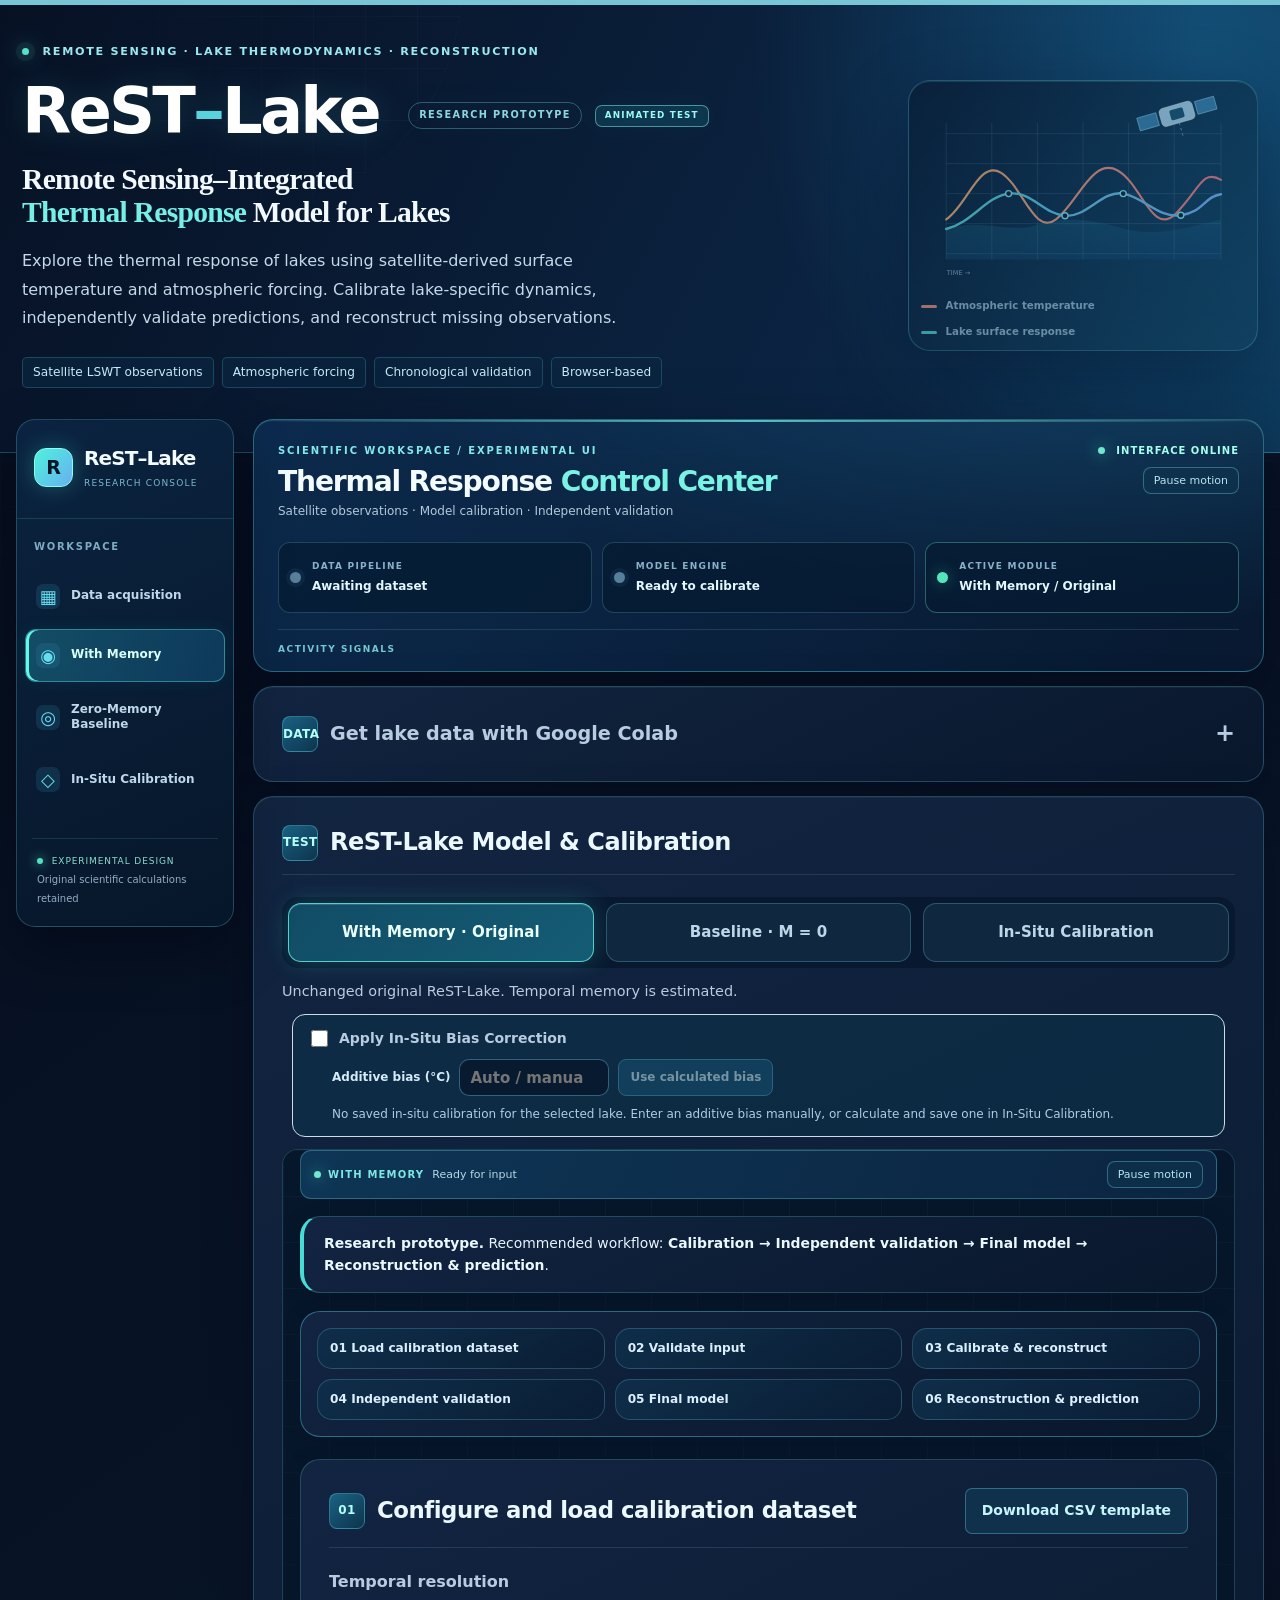
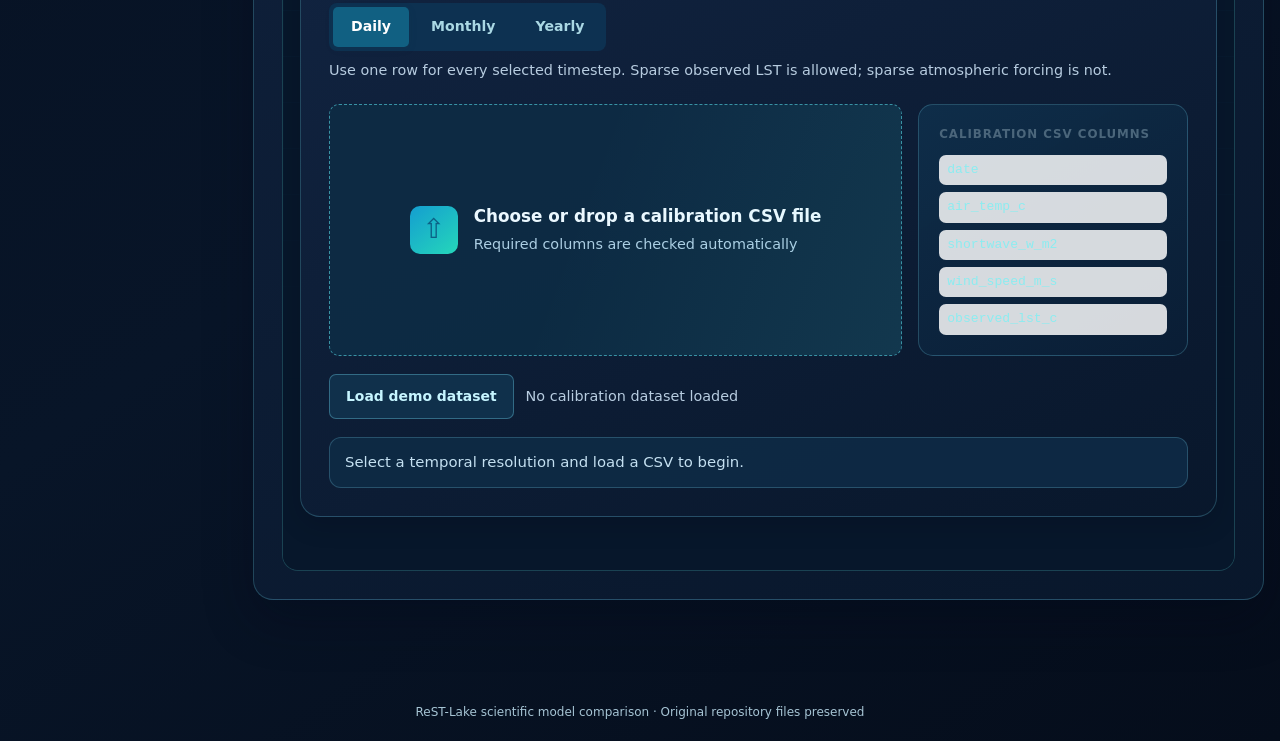
==== commit b57b3b66: "Retire duplicate ReST experiments; make animated app the only maintained version" ====
--- a/index.html
+++ b/index.html
@@ -4,12 +4,10 @@
 <meta charset="utf-8">
 <meta name="viewport" content="width=device-width,initial-scale=1">
 <meta name="robots" content="noindex">
-<title>ReST-Lake — Open Scientific Model</title>
-<meta http-equiv="refresh" content="0; url=./memory-baseline-test/calibration/">
-<link rel="canonical" href="https://khanzainub.github.io/thermal-memory-lake-temperature-model/memory-baseline-test/calibration/">
-<script>window.location.replace("./memory-baseline-test/calibration/");</script>
+<title>ReST-Lake — Animated Scientific Model</title>
+<meta http-equiv="refresh" content="0; url=./animated-test/">
+<link rel="canonical" href="https://khanzainub.github.io/thermal-memory-lake-temperature-model/animated-test/">
+<script>window.location.replace("./animated-test/");</script>
 </head>
-<body>
-<p>Continue to <a href="./memory-baseline-test/calibration/">ReST-Lake: With Memory, Baseline &amp; In-Situ Calibration</a>.</p>
-</body>
+<body><p>Continue to <a href="./animated-test/">ReST-Lake Animated Model: With Memory, Baseline &amp; In-Situ Calibration</a>.</p></body>
 </html>
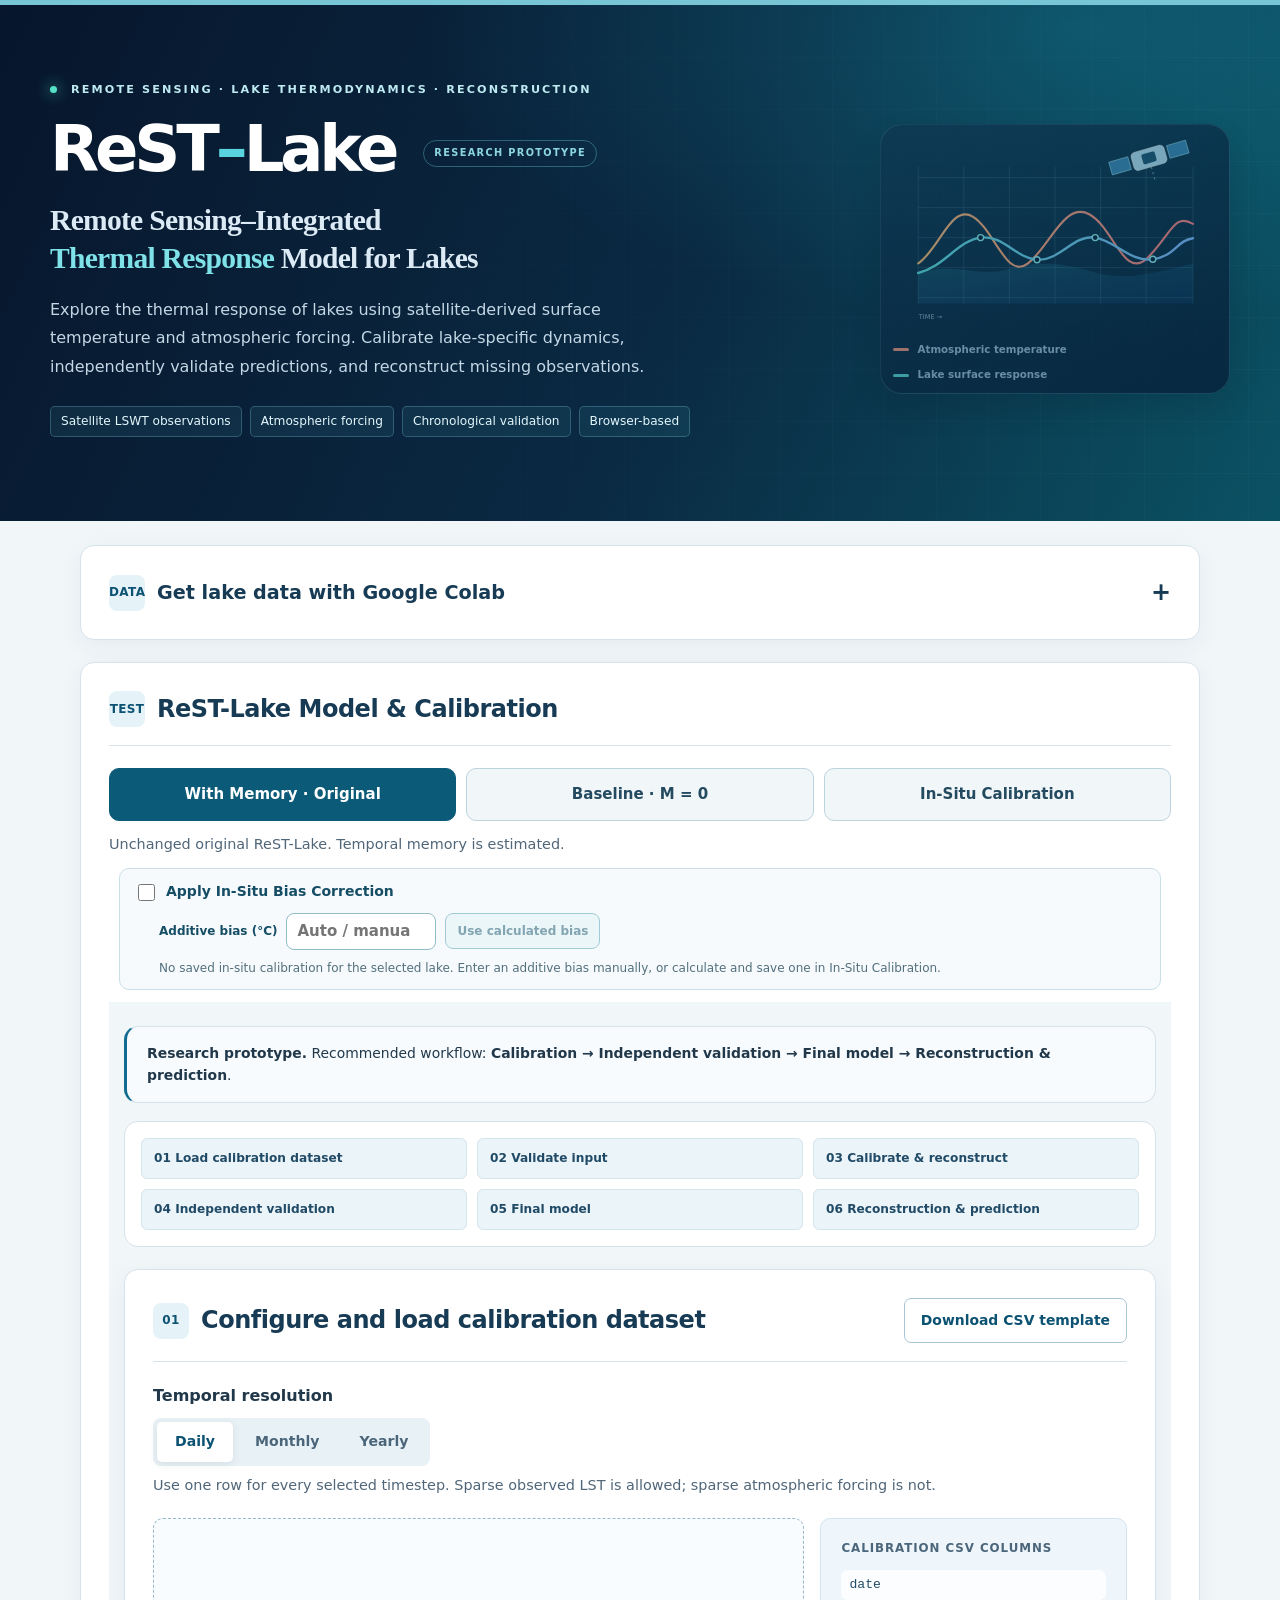
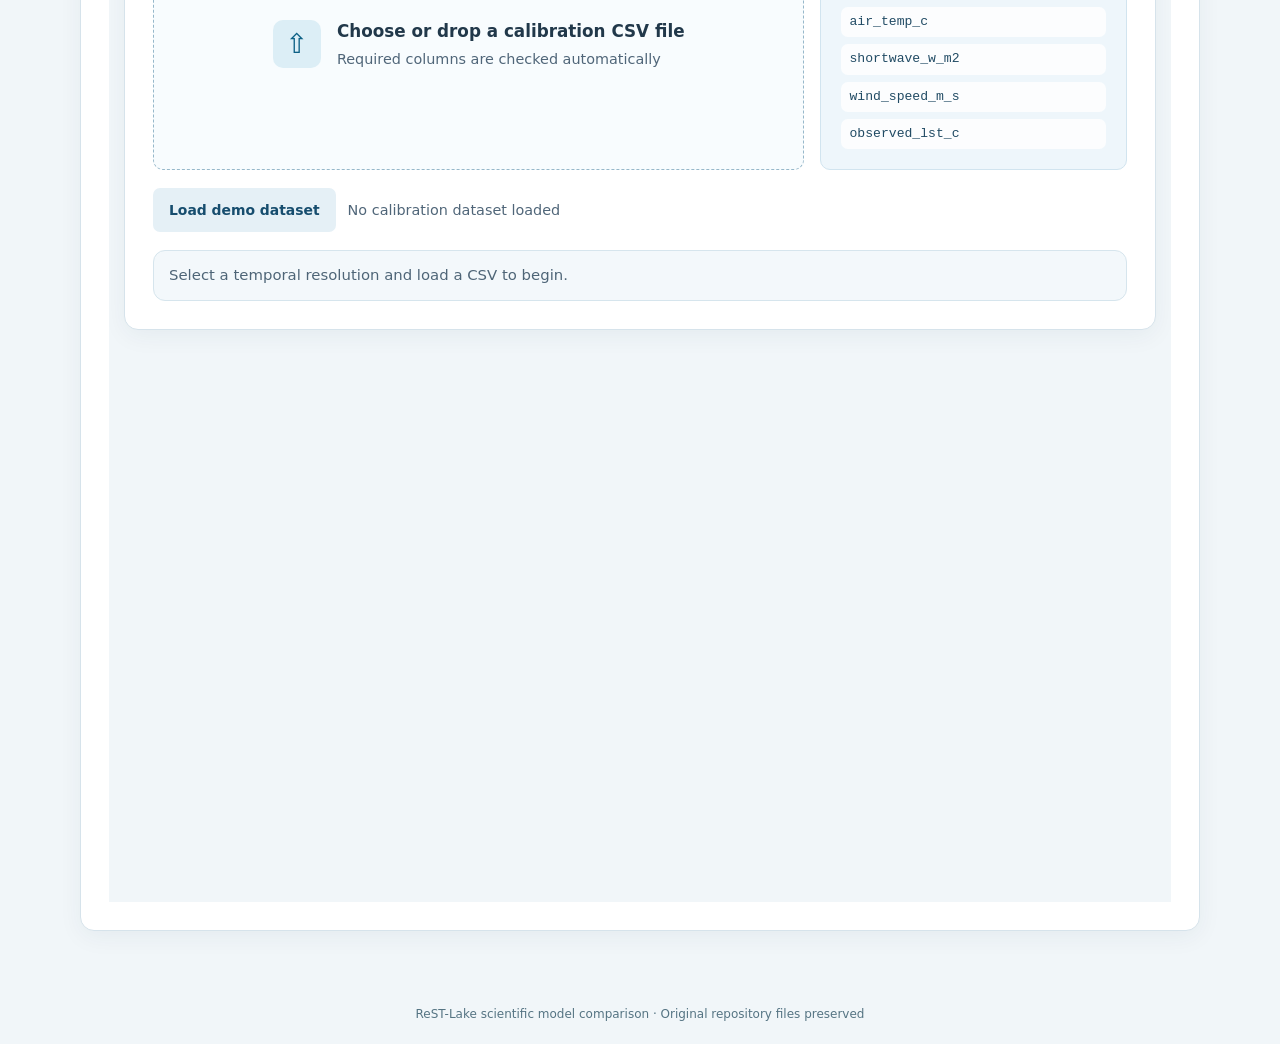
==== commit d4f76e4e: "Restore classic ReST model alongside animated edition with editable bias corrections" ====
--- a/index.html
+++ b/index.html
@@ -4,10 +4,12 @@
 <meta charset="utf-8">
 <meta name="viewport" content="width=device-width,initial-scale=1">
 <meta name="robots" content="noindex">
-<title>ReST-Lake — Animated Scientific Model</title>
-<meta http-equiv="refresh" content="0; url=./animated-test/">
-<link rel="canonical" href="https://khanzainub.github.io/thermal-memory-lake-temperature-model/animated-test/">
-<script>window.location.replace("./animated-test/");</script>
+<title>ReST-Lake — Open Scientific Model</title>
+<meta http-equiv="refresh" content="0; url=./memory-baseline-test/calibration/">
+<link rel="canonical" href="https://khanzainub.github.io/thermal-memory-lake-temperature-model/memory-baseline-test/calibration/">
+<script>window.location.replace("./memory-baseline-test/calibration/");</script>
 </head>
-<body><p>Continue to <a href="./animated-test/">ReST-Lake Animated Model: With Memory, Baseline &amp; In-Situ Calibration</a>.</p></body>
+<body>
+<p>Continue to <a href="./memory-baseline-test/calibration/">ReST-Lake: With Memory, Baseline &amp; In-Situ Calibration</a>.</p>
+</body>
 </html>
